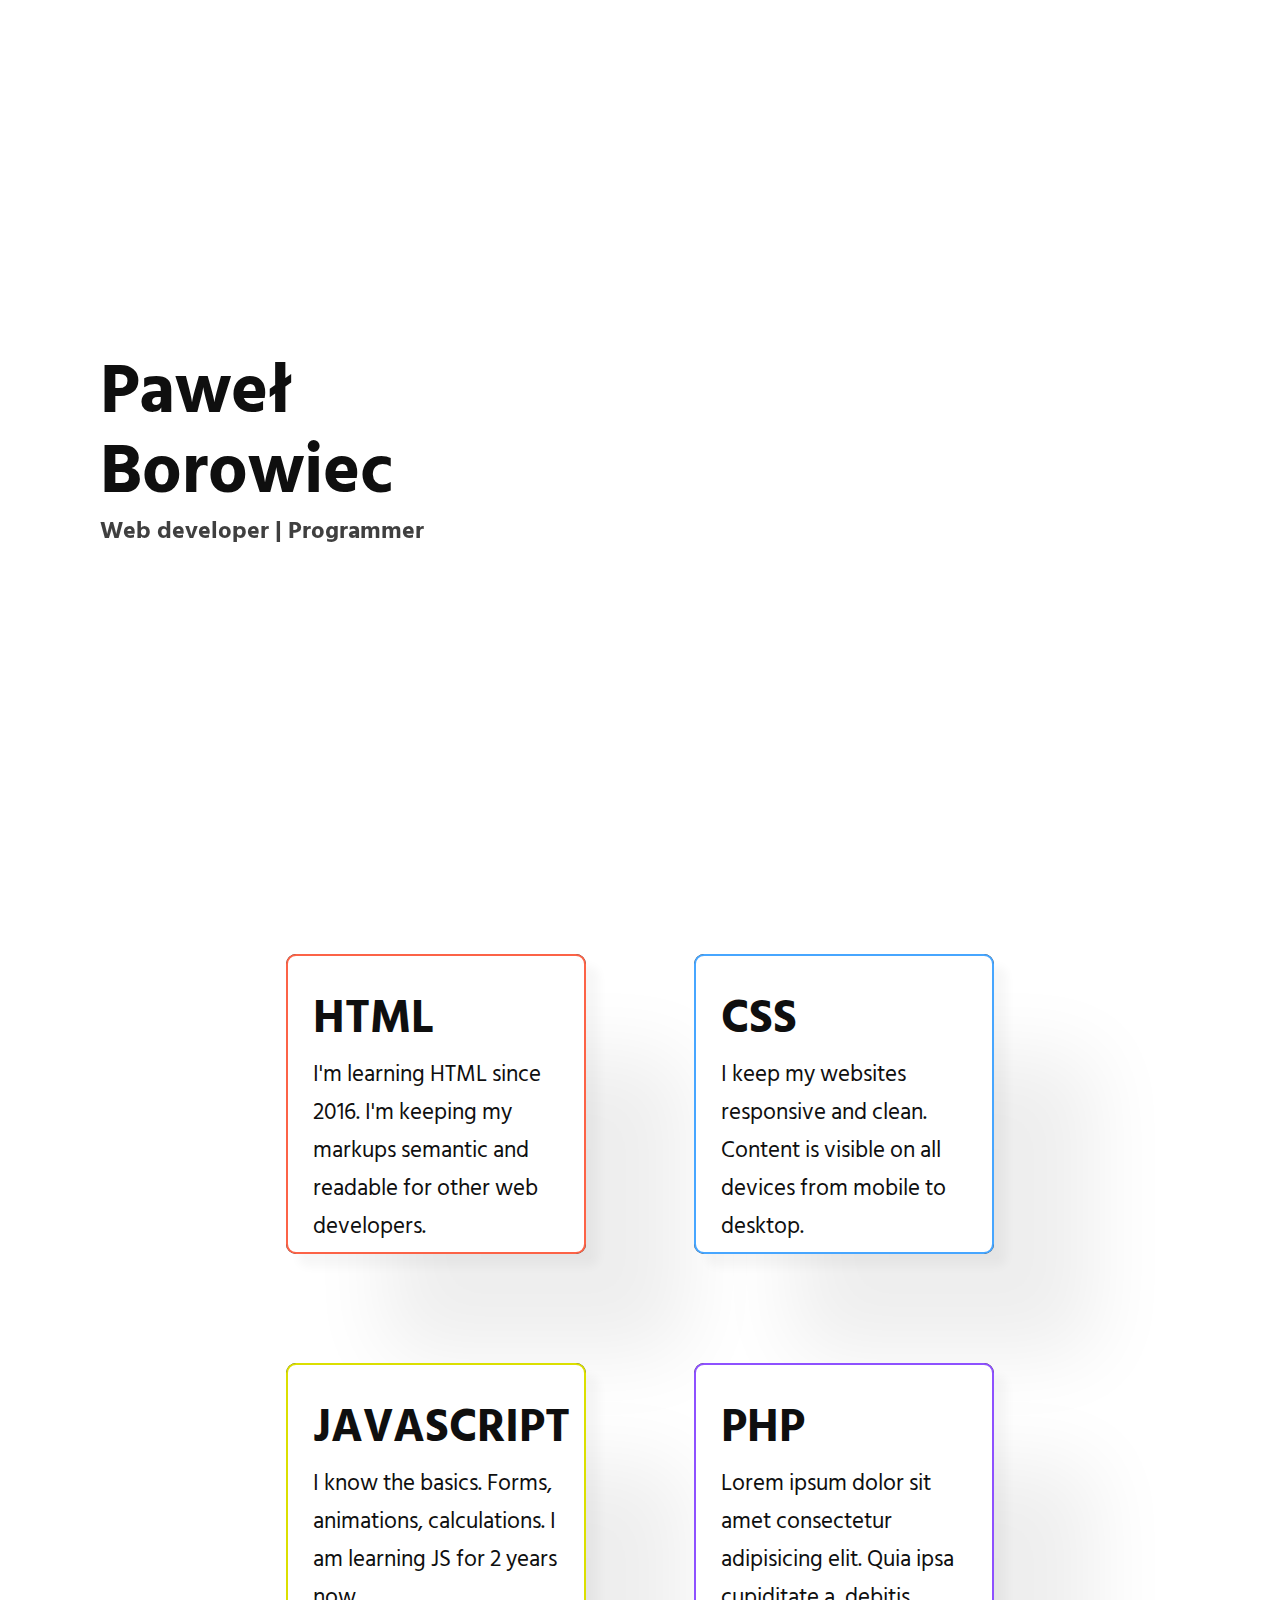
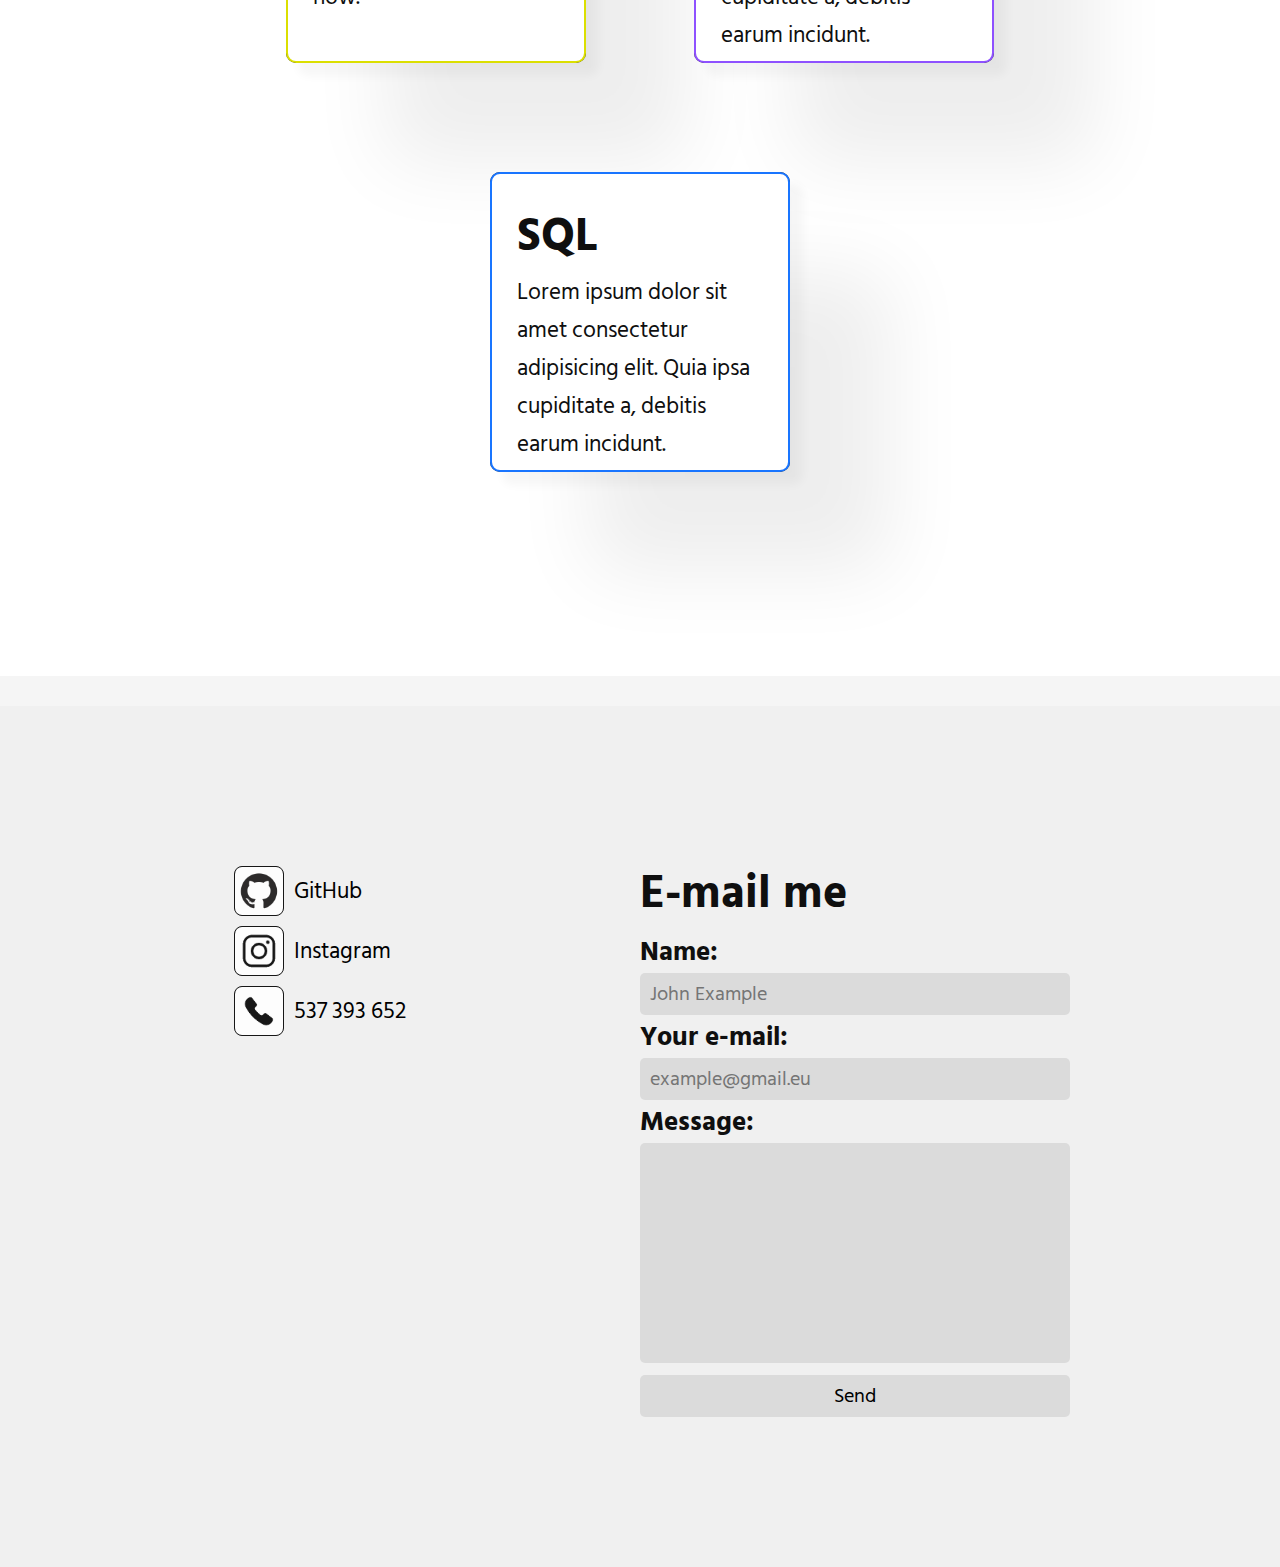
==== index.html @ a8c16579 "es" ====
<!DOCTYPE html>
<html lang="en">
<head>
    <link rel="preconnect" href="https://fonts.googleapis.com">
    <link rel="preconnect" href="https://fonts.gstatic.com" crossorigin>
    <link href="https://fonts.googleapis.com/css2?family=Hind+Siliguri:wght@300&display=swap" rel="stylesheet">
    <meta charset="UTF-8">
    <meta http-equiv="X-UA-Compatible" content="IE=edge">
    <meta name="viewport" content="width=device-width, initial-scale=1.0">
    <link rel="icon" type="image/x-icon" href="./library/favicon.png">
    <link rel="stylesheet" href="styles.css">
    <title>Paweł Borowiec</title>
</head>
<body>
    <section class="hero">
        <div class="inner-hero">
            <h1>Paweł<br>Borowiec</h1>
            <h2>Web developer | Programmer</h2>
        </div>
    </section>
    <div class="container">
        <section class="cards">
        <div class="card-wrapper">
            <div class="html-card">
                <h1>HTML</h1>
                <p>I'm learning HTML since 2016. I'm keeping my markups semantic and readable for other web developers.</p>
            </div>
        </div>

        <div class="card-wrapper">
            <div class="css-card">
                <h1>CSS</h1>
                <p>I keep my websites responsive and clean. Content is visible on all devices from mobile to desktop.</p>
            </div>
        </div>

        <div class="card-wrapper">
            <div class="js-card">
                <h1>JAVASCRIPT</h1>
                <p>I know the basics. Forms, animations, calculations. I am learning JS for 2 years now.</p>
            </div>
        </div>

        <div class="card-wrapper">
            <div class="php-card">
                <h1>PHP</h1>
                <p>Lorem ipsum dolor sit amet consectetur adipisicing elit. Quia ipsa cupiditate a, debitis earum incidunt.</p>
            </div>
        </div>

        <div class="card-wrapper">
            <div class="sql-card">
                <h1>SQL</h1>
                <p>Lorem ipsum dolor sit amet consectetur adipisicing elit. Quia ipsa cupiditate a, debitis earum incidunt.</p>
            </div>
        </div>

        </section>
        <footer>
            <section class="socials">
                <div class="inner-socials">
                    <div class="row"><img src="./library/github.png" alt="GitHub"><a href="https://github.com/PabloBerry44">GitHub</a></div>
                    <div class="row"><img src="./library/instagram.png" alt="Instagram"><a href="https://www.instagram.com/pabll062/">Instagram</a></div>
                    <div class="row"><img src="./library/phone.png" alt=""><a href="tel:537393652" id="contact_name">537 393 652</a></div>
                </div>
            </section>
            <form action="https://formsubmit.co/pawel.borowiec22@gmail.com" method="POST">
                <h1>E-mail me</h1>
                <input type="hidden" name="_captcha" value="false">
                <input type="hidden" name="_subject" value="New submission!">
                <h3>Name:</h3>
                <input class="input_text" type="text" name="Name" placeholder="John Example" required>
                <h3>Your e-mail:</h3>
                <input class="input_text" type="email" name="Email" placeholder="example@gmail.eu" required>
                <h3>Message:</h3>
                <textarea name="message" class="message" cols="30" rows="10"></textarea><br>
                <input class="submit" type="submit" value="Send">
                <input type="hidden" name="_next" value="https://pabloberry44.github.io/about-me/thanks.html">
            </form>
        </footer>
    </div>

</body>
<script src="script.js"></script>
</html>
---- styles.css ----
*{
    font-family: 'Hind Siliguri', sans-serif;
    box-sizing: border-box;
    padding: 0;
    margin: 0;
}
body{
    background: rgb(255, 255, 255);
    color: rgb(15, 15, 15);
}
::selection{
    background: rgb(182, 182, 182);
}
::-webkit-scrollbar{
    background-color: rgb(187, 187, 187);
    width: 10px;
}
::-webkit-scrollbar-track{
    border-radius: 10px;
}
::-webkit-scrollbar-thumb{
  background: rgb(88, 88, 88); 
  border-radius: 10px;
}
::-webkit-scrollbar-thumb:hover{
  background: rgb(145, 145, 145); 
}
.hero{
    align-items: center;
    padding-left: 10px;
    position: fixed;
    display: flex;
    height: 100vh;
    width: 100%;
}
.container{
    background: rgb(255, 255, 255);
    position: absolute;
    top: 100vh;
    width: 100%;
    z-index: 2;
}
.hero h1{
    line-height: 80px;
    font-size: 70px;
}
.hero h2{
    opacity: .8;
}
.cards{
    justify-content: center;
    flex-wrap: wrap;
    display: flex;
    margin: auto;
    width: 85%;
}
.card-wrapper{
    background: rgb(30, 30, 30);
    border-radius: 10px;
    height: 300px;
    width: 300px;
    margin: 5%;
}
.html-card, .css-card, .js-card, .php-card, .sql-card{
    box-shadow: 12.5px 12.5px 10px rgba(0, 0, 0, 0.035),
    100px 100px 80px rgba(0, 0, 0, 0.07);
    background: rgb(255, 255, 255);
    transition: 100ms;
    border-radius: 10px;
    font-size: 23px;
    display: block;
    padding: 25px;
    height: 300px;
    width: 300px;
}
.html-card:hover, .css-card:hover, .js-card:hover, .php-card:hover, .sql-card:hover{
    transform: translate(5px, -5px);
}
.html-card{
    border: 2px solid rgb(252, 99, 71);
}
.css-card{
    border: 2px solid rgb(71, 166, 255);
}
.js-card{
    border: 2px solid rgb(219, 223, 0);
}
.php-card{
    border: 2px solid rgb(142, 81, 255);
}
.sql-card{
    border: 2px solid rgb(25, 117, 255);
}
footer{
    border-top: 30px solid rgb(245, 245, 245);
    background: rgb(240, 240, 240);
    justify-content: center;
    padding: 50px 15px;
    margin-top: 150px;
    font-size: 23px;
    flex-wrap: wrap;
    display: flex;
}
form{
    width: 100%;
}
.socials{
    width: 100%;
    margin-bottom: 50px;
}
.row{
    align-items: center;
    transition: 200ms;
    margin-top: 10px;
    cursor: pointer;
    display: flex;
}
.row:hover{
    transform: translateX(2px);
}
.row img{
    border: 1px solid black;
    background: black;
    border-radius: 8px;
    width: 50px;
    opacity: .9;
}
.row a{
    text-decoration: none;
    margin-left: 10px;
    color: black;
}
form input, form textarea{
    background-color: rgb(219, 219, 219);
    border-radius: 5px;
    padding: 5px 10px;
    max-height: 220px;
    transition: 200ms;
    max-width: 430px;
    font-size: 20px;
    outline: none;
    border: none;
    resize: none;
    color: black;
    width: 100%;
}
.submit:hover{
    background: rgb(172, 172, 172);
    cursor: pointer;
}
@media (prefers-color-scheme: dark) 
{
    body{
        background-color: rgb(30, 30, 30);
        color: rgb(225, 225, 225);
    }
    .container{
        background-color: rgb(30, 30, 30);
    }
    ::selection{
        background: rgb(102, 102, 102);
    }
    ::-webkit-scrollbar{
        background-color: rgb(0, 0, 0);
        width: 10px;
    }
    ::-webkit-scrollbar-track{
        border-radius: 10px;
    }
    ::-webkit-scrollbar-thumb{
      background: rgb(88, 88, 88); 
      border-radius: 10px;
    }
    ::-webkit-scrollbar-thumb:hover{
      background: rgb(68, 68, 68); 
    }
    form input, form textarea{
        background: rgb(29, 29, 29);
        color: rgb(225, 225, 225);
    }
    footer{
        border-top: 30px solid rgb(17, 17, 17);
        background: rgb(0, 0, 0);
    }
    .card-wrapper{
        background: rgb(225, 225, 225);;
    }
    .html-card, .css-card, .js-card, .php-card, .sql-card{
        background-color: rgb(30, 30, 30);
    }
    .html-card:-moz-drag-over{
        transform: translateX(10px);
    }
    .submit:hover{
        background: rgb(59, 59, 59);
    }
    .row a{
        color: rgb(225, 225, 225);
    }
}
@media only screen and (min-width:900px)
{
    .hero{
        padding-left: 100px;
    }
    form input, form textarea{
        width: 90%;
    }
    form{
        width: 50%;
    }
    .socials{
        justify-content: center;
        display: flex;
        width: 50%;
    }
    footer{
        padding: 150px 0px;
    }
}
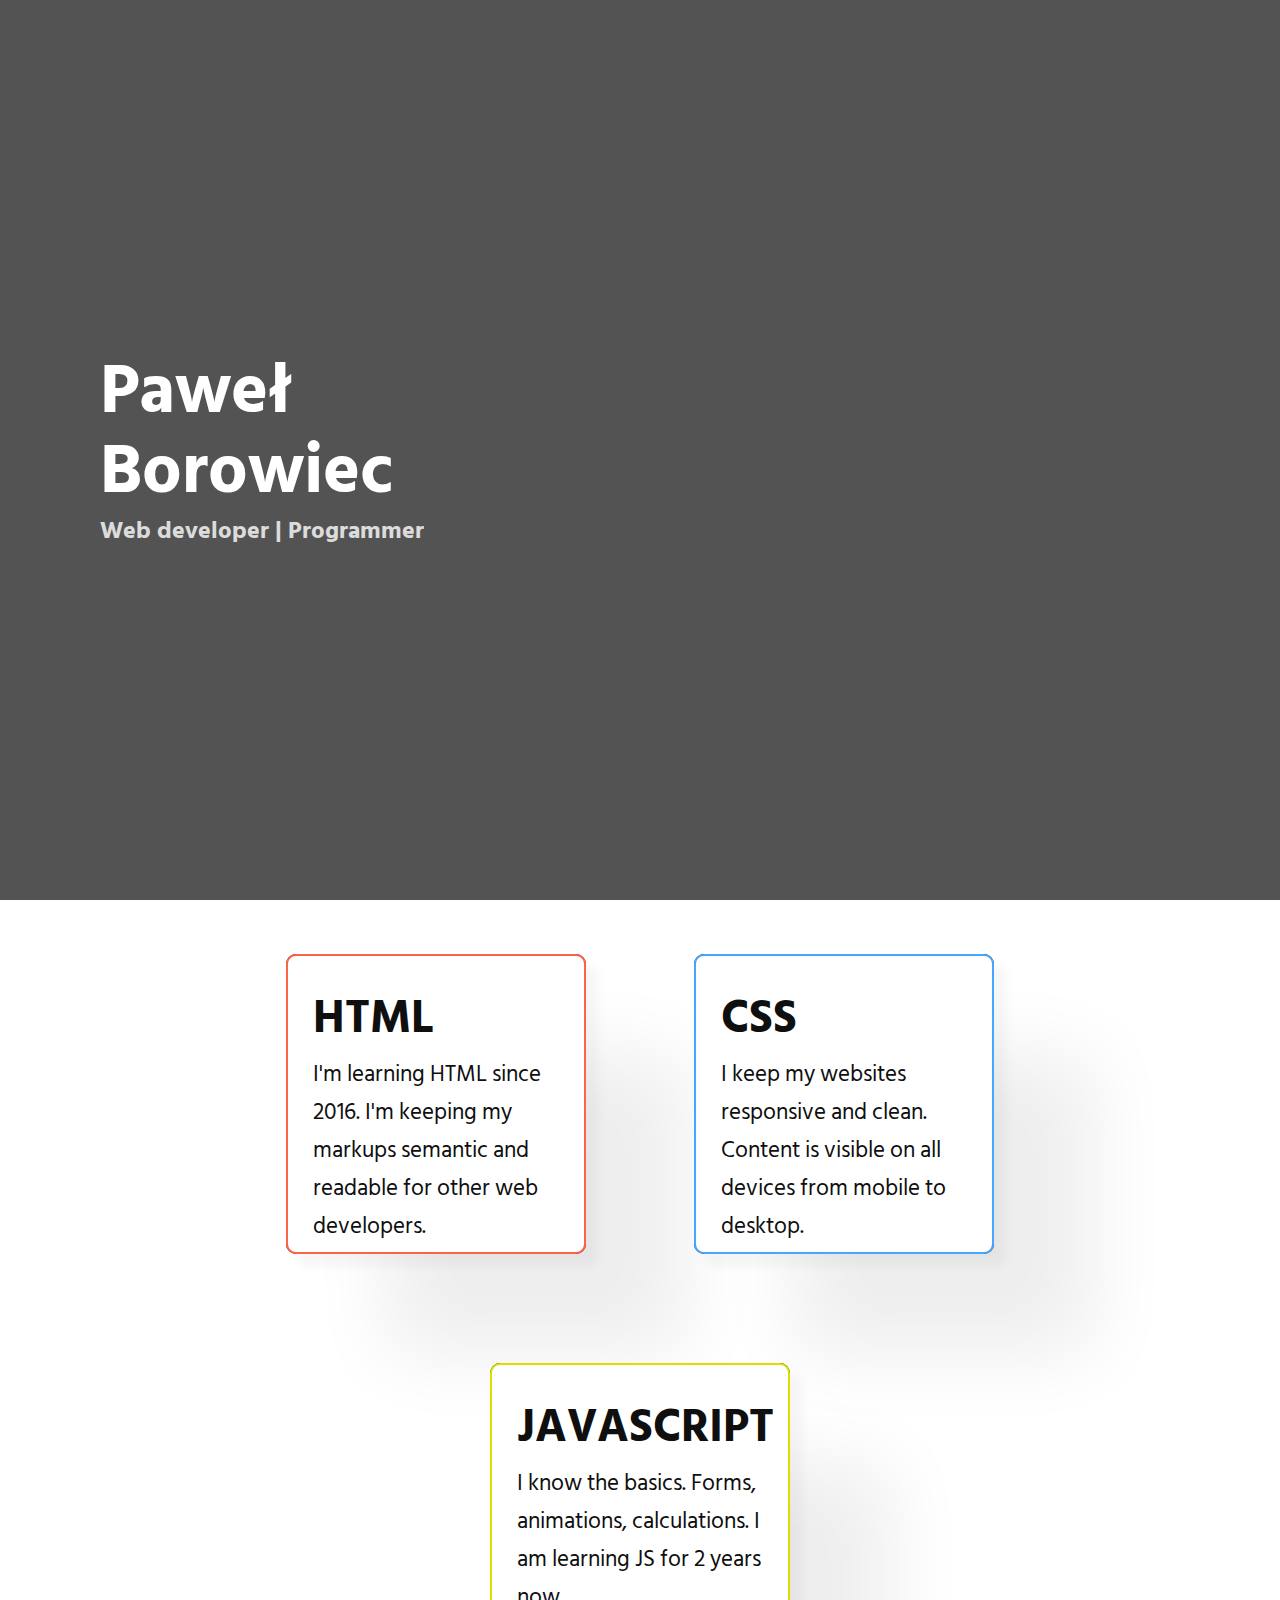
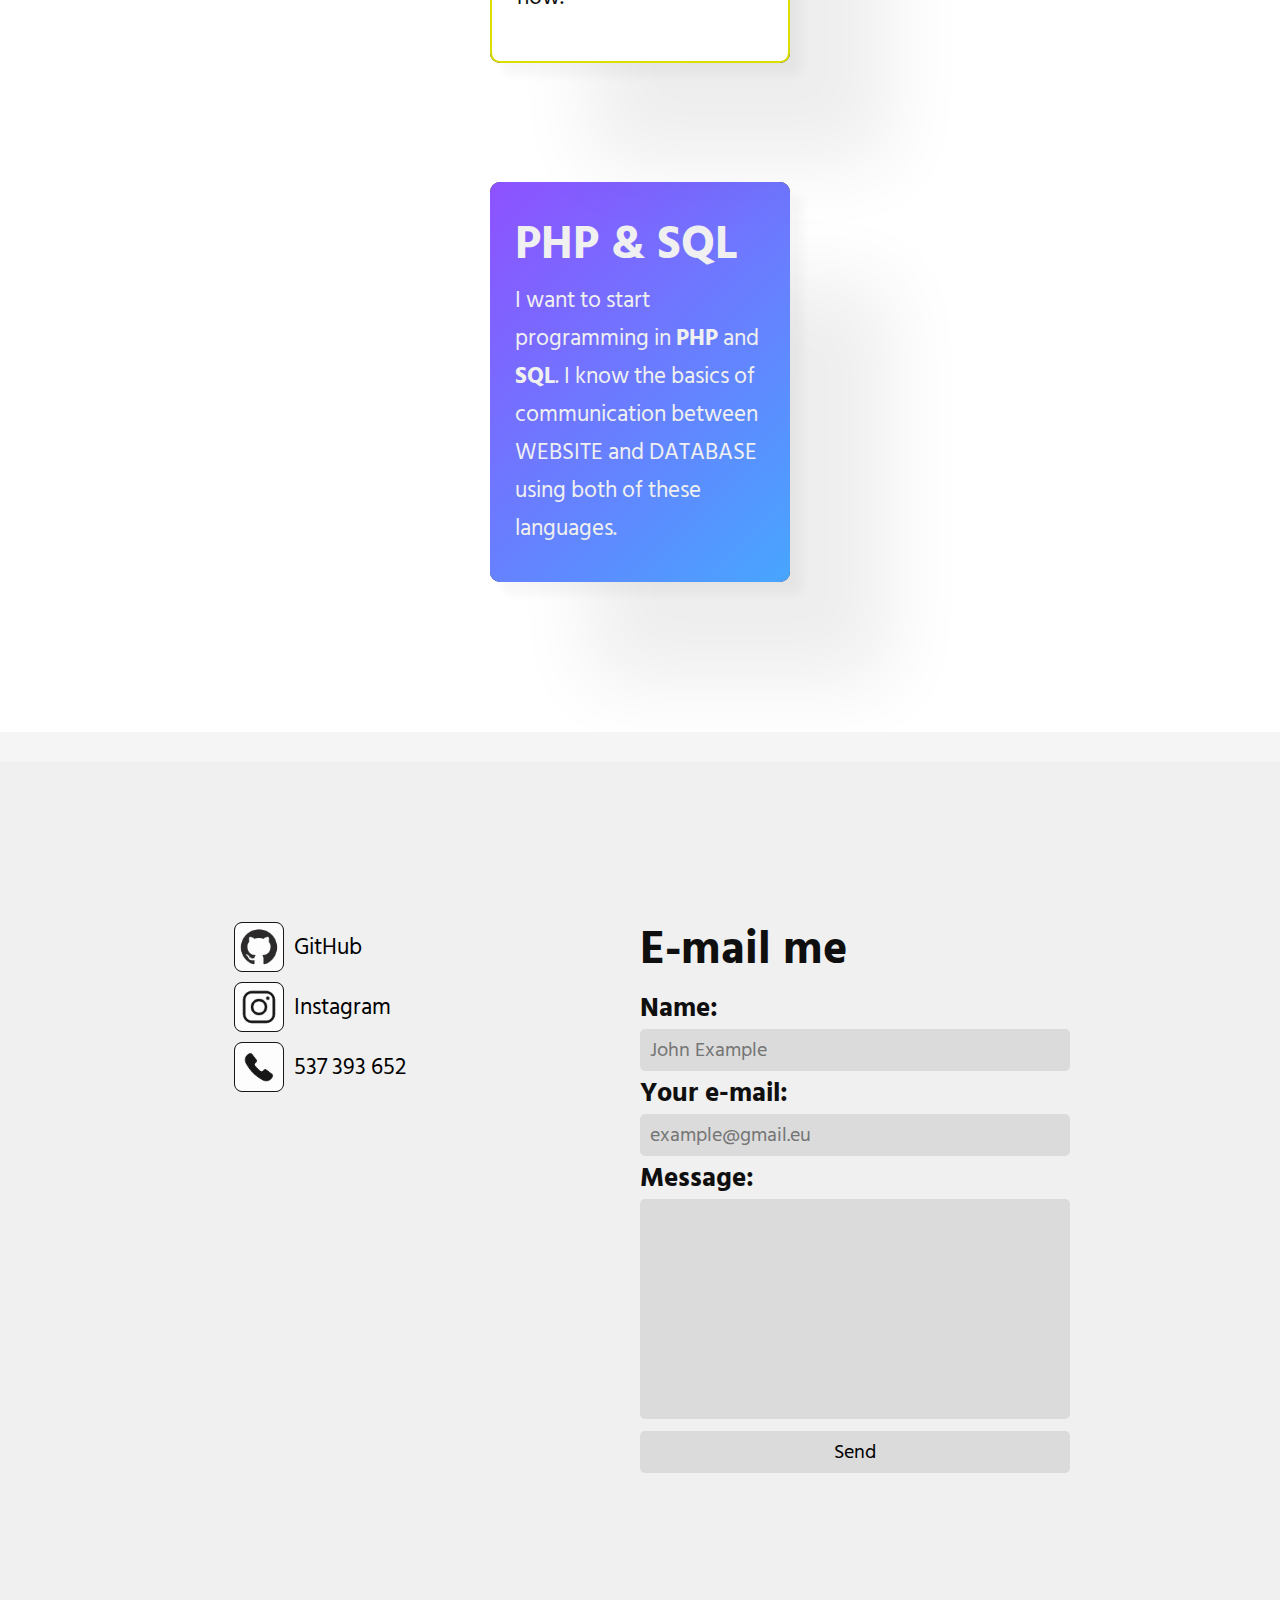
==== commit bfde79cf: "image and transition" ====
--- a/index.html
+++ b/index.html
@@ -10,6 +10,13 @@
     <link rel="icon" type="image/x-icon" href="./library/favicon.png">
     <link rel="stylesheet" href="styles.css">
     <title>Paweł Borowiec</title>
+    <noscript>
+        <style>
+            .inner-hero{
+                transform: none;
+            }
+        </style>
+    </noscript>
 </head>
 <body>
     <section class="hero">
@@ -17,45 +24,37 @@
             <h1>Paweł<br>Borowiec</h1>
             <h2>Web developer | Programmer</h2>
         </div>
+        <div class="image">
+            <div class="inner-image"></div>
+        </div>
     </section>
     <div class="container">
         <section class="cards">
-        <div class="card-wrapper">
-            <div class="html-card">
-                <h1>HTML</h1>
-                <p>I'm learning HTML since 2016. I'm keeping my markups semantic and readable for other web developers.</p>
+            <div class="card-wrapper">
+                <div class="html-card card">
+                    <h1>HTML</h1>
+                    <p>I'm learning HTML since 2016. I'm keeping my markups semantic and readable for other web developers.</p>
+                </div>
+            </div>
+            <div class="card-wrapper">
+                <div class="css-card card">
+                    <h1>CSS</h1>
+                    <p>I keep my websites responsive and clean. Content is visible on all devices from mobile to desktop.</p>
+                </div>
+            </div>
+            <div class="card-wrapper">
+                <div class="js-card card">
+                    <h1>JAVASCRIPT</h1>
+                    <p>I know the basics. Forms, animations, calculations. I am learning JS for 2 years now.</p>
+                </div>
+            </div>
+        </section>
+        <div class="php card-wrapper">
+            <div class="php-card card">
+                <h1>PHP & SQL</h1>
+                <p>I want to start programming in <b>PHP</b> and <b>SQL</b>. I know the basics of communication between WEBSITE and DATABASE using both of these languages.</p>
             </div>
         </div>
-
-        <div class="card-wrapper">
-            <div class="css-card">
-                <h1>CSS</h1>
-                <p>I keep my websites responsive and clean. Content is visible on all devices from mobile to desktop.</p>
-            </div>
-        </div>
-
-        <div class="card-wrapper">
-            <div class="js-card">
-                <h1>JAVASCRIPT</h1>
-                <p>I know the basics. Forms, animations, calculations. I am learning JS for 2 years now.</p>
-            </div>
-        </div>
-
-        <div class="card-wrapper">
-            <div class="php-card">
-                <h1>PHP</h1>
-                <p>Lorem ipsum dolor sit amet consectetur adipisicing elit. Quia ipsa cupiditate a, debitis earum incidunt.</p>
-            </div>
-        </div>
-
-        <div class="card-wrapper">
-            <div class="sql-card">
-                <h1>SQL</h1>
-                <p>Lorem ipsum dolor sit amet consectetur adipisicing elit. Quia ipsa cupiditate a, debitis earum incidunt.</p>
-            </div>
-        </div>
-
-        </section>
         <footer>
             <section class="socials">
                 <div class="inner-socials">
--- a/styles.css
+++ b/styles.css
@@ -30,8 +30,30 @@
     padding-left: 10px;
     position: fixed;
     display: flex;
+    flex-wrap: wrap;
     height: 100vh;
     width: 100%;
+    color: rgb(255, 255, 255);
+    justify-content: space-between;
+    background-color: rgb(83, 83, 83);
+}
+.inner-hero{
+    transform: translateX(-100vw);
+    transition: 1s ease-in-out;
+}
+.image{
+    width: 50%;
+    height: 100vh;
+    display: flex;
+    align-items: center;
+    justify-content: center;
+}
+.inner-image{
+    width: 600px;
+    height: 600px;
+    background-image: url(./library/responisve.png);
+    background-size: cover;
+    background-color: rgb(83, 83, 83);
 }
 .container{
     background: rgb(255, 255, 255);
@@ -73,7 +95,7 @@
     height: 300px;
     width: 300px;
 }
-.html-card:hover, .css-card:hover, .js-card:hover, .php-card:hover, .sql-card:hover{
+.card-move{
     transform: translate(5px, -5px);
 }
 .html-card{
@@ -86,11 +108,18 @@
     border: 2px solid rgb(219, 223, 0);
 }
 .php-card{
-    border: 2px solid rgb(142, 81, 255);
-}
-.sql-card{
-    border: 2px solid rgb(25, 117, 255);
-}
+    background: rgb(142,81,255);
+    background: linear-gradient(135deg, rgba(142,81,255,1) 0%, rgba(71,166,255,1) 100%);
+    height: 400px;
+}
+.php{
+    margin: auto;
+    width: min-content;
+    height: inherit;
+    color: rgb(240, 240, 240);
+    margin-top: 5%;
+}
+
 footer{
     border-top: 30px solid rgb(245, 245, 245);
     background: rgb(240, 240, 240);
@@ -188,9 +217,6 @@
     .html-card, .css-card, .js-card, .php-card, .sql-card{
         background-color: rgb(30, 30, 30);
     }
-    .html-card:-moz-drag-over{
-        transform: translateX(10px);
-    }
     .submit:hover{
         background: rgb(59, 59, 59);
     }
@@ -217,4 +243,9 @@
     footer{
         padding: 150px 0px;
     }
+}
+@media only screen and (max-width:1300px){
+    .image{
+        display: none;
+    }
 }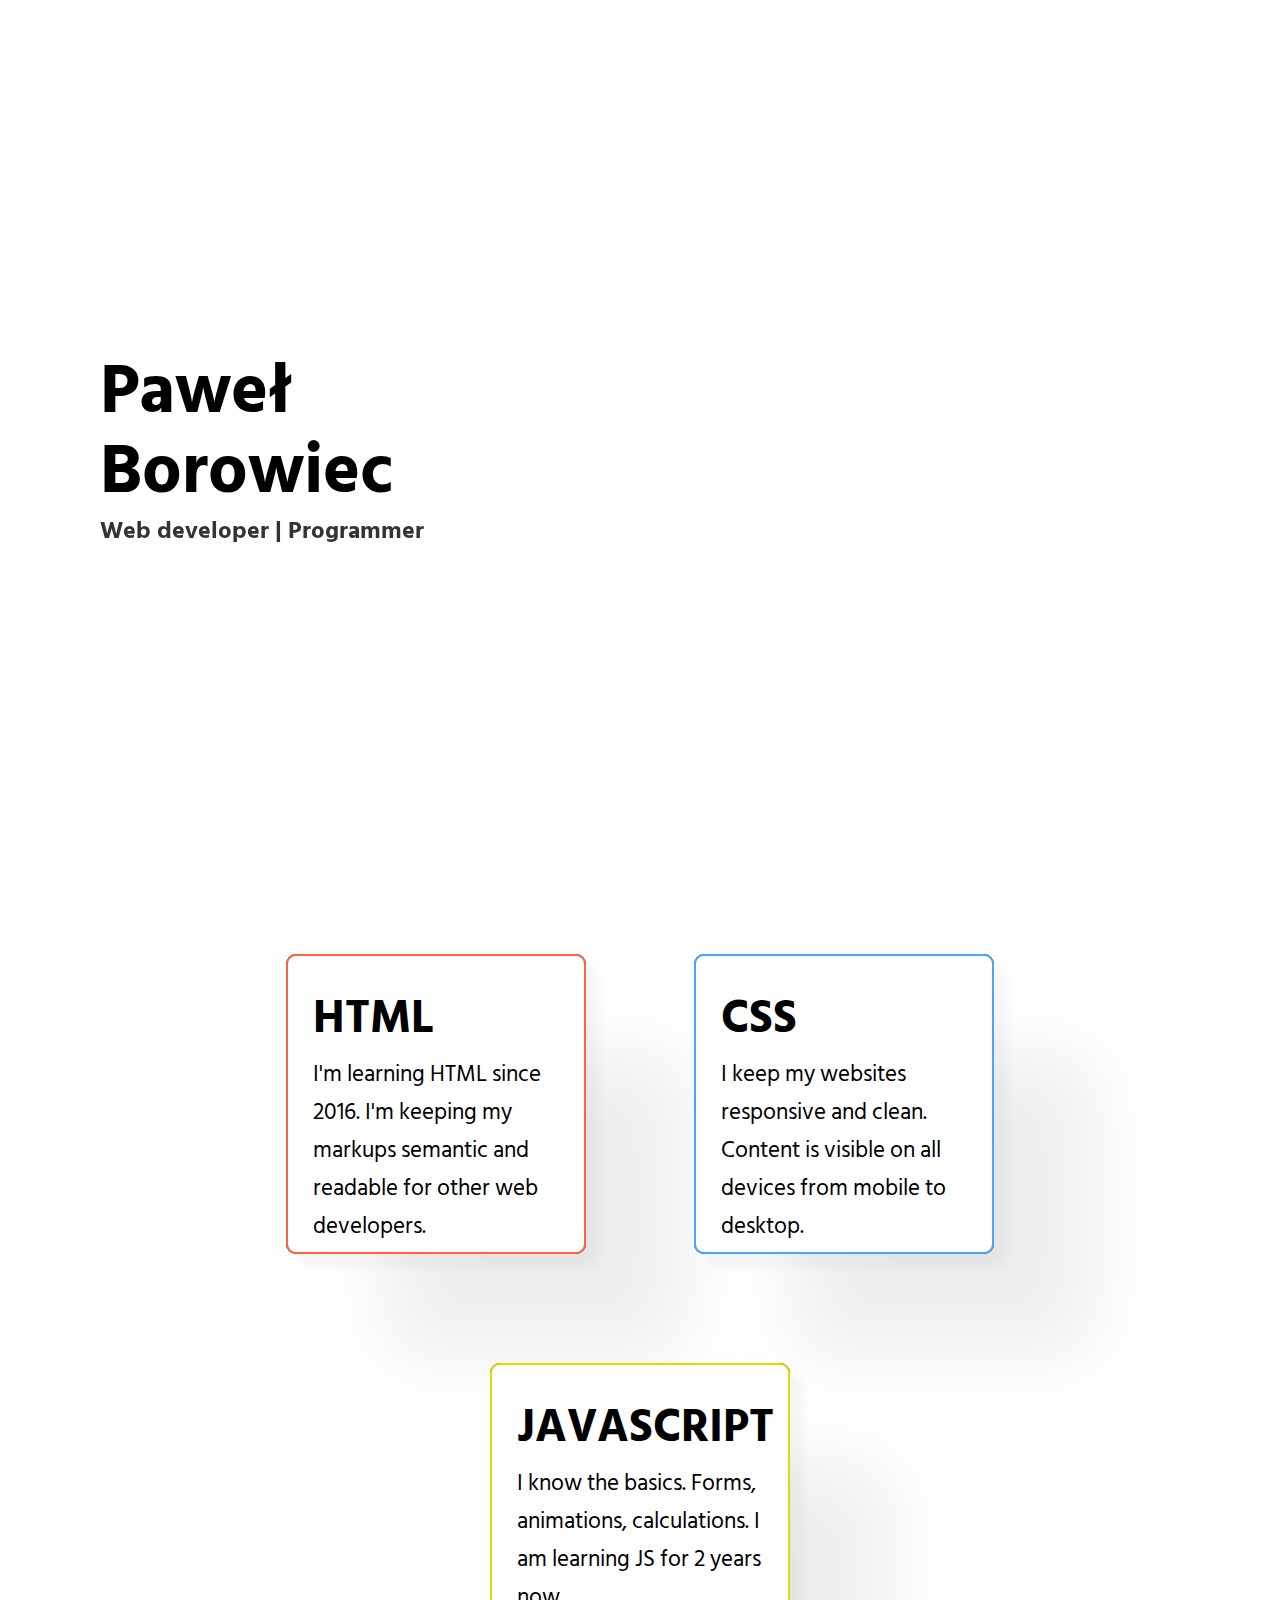
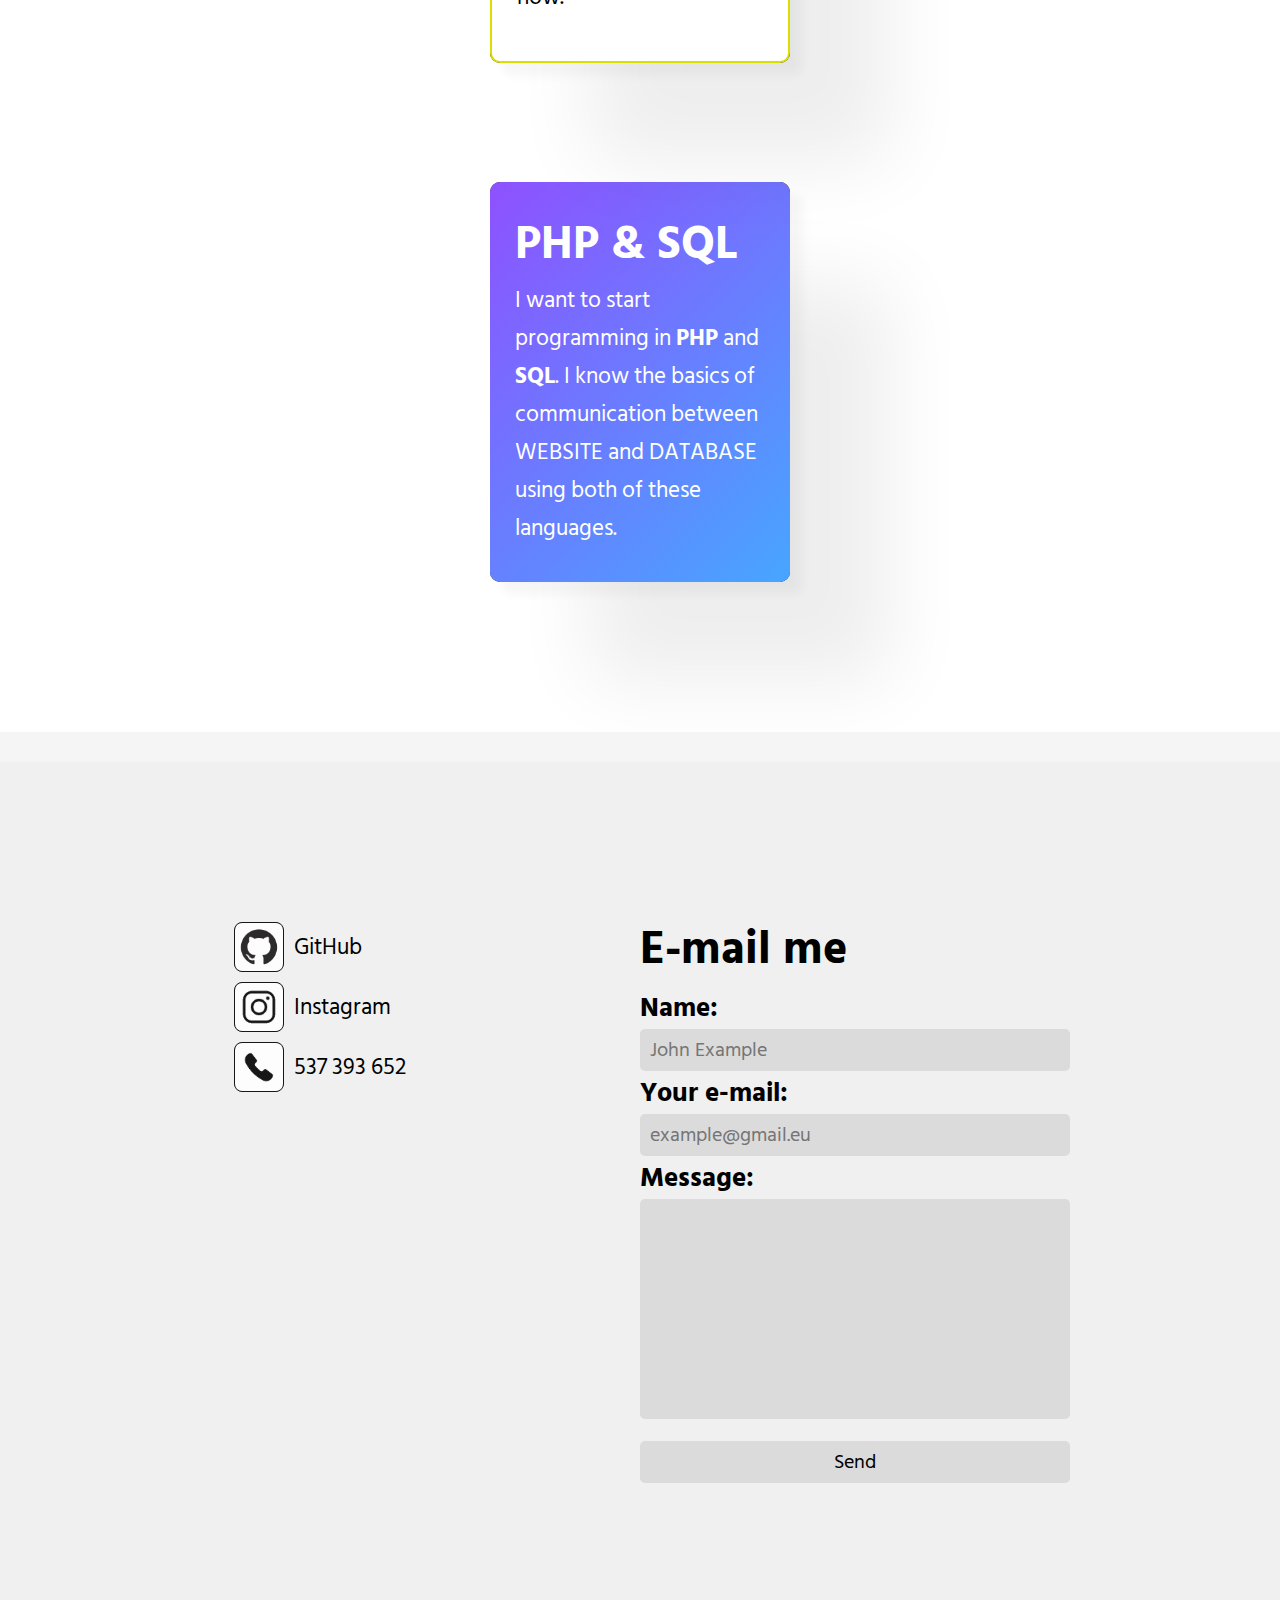
==== commit d94ccfa6: "animation" ====
--- a/index.html
+++ b/index.html
@@ -24,11 +24,17 @@
             <h1>Paweł<br>Borowiec</h1>
             <h2>Web developer | Programmer</h2>
         </div>
-        <div class="image">
-            <div class="inner-image"></div>
-        </div>
+        <section class="hero-animation">
+            <div class="animation">
+                <a href="#container"></a>
+                <div class="quarter"><div class="one"></div></div>
+                <div class="quarter"><div class="two"></div></div>
+                <div class="quarter"><div class="three"></div></div>
+                <div class="quarter"><div class="four"></div></div>
+            </div>
+        </section>
     </section>
-    <div class="container">
+    <div class="container" id="container">
         <section class="cards">
             <div class="card-wrapper">
                 <div class="html-card card">
--- a/styles.css
+++ b/styles.css
@@ -1,3 +1,43 @@
+:root{
+    --dark-text: rgb(0, 0 ,0);
+    --light-text: rgb(230, 230, 230);
+
+    --dark-bg-hero: rgb(40, 40, 40);
+    --dark-bg-container: rgb(30, 30, 30);
+    --dark-bg-footer: rgb(0, 0, 0);
+
+    --light-bg-hero-container: rgb(255, 255, 255);
+    --light-bg-footer: rgb(240, 240, 240);
+}
+
+@keyframes one{
+    0% {transform: none}
+    25% {transform: translate(300px, 0px);}
+    50% {transform: translate(300px, 300px);}
+    75% {transform: translate(0px, 300px);}
+    100% {transform: none}
+}
+@keyframes two{
+    0% {transform: none}
+    25% {transform: translate(0px, 300px);}
+    50% {transform: translate(-300px, 300px);}
+    75% {transform: translate(-300px, 0px);}
+    100% {transform: none}
+}
+@keyframes three{
+    0% {transform: none}
+    25% {transform: translate(0px, -300px);}
+    50% {transform: translate(300px, -300px);}
+    75% {transform: translate(300px, 0px);}
+    100% {transform: none}
+}
+@keyframes four{
+    0% {transform: translate(0px);}
+    25% {transform: translate(-300px, 0px);}
+    50% {transform: translate(-300px, -300px);}
+    75% {transform: translate(0px, -300px);}
+    100% {transform: none}
+}
 *{
     font-family: 'Hind Siliguri', sans-serif;
     box-sizing: border-box;
@@ -5,14 +45,17 @@
     margin: 0;
 }
 body{
-    background: rgb(255, 255, 255);
-    color: rgb(15, 15, 15);
+    background: var(--light-bg-hero-container);
+    color: var(--dark-text);
+}
+html{
+    scroll-behavior: smooth;
 }
 ::selection{
     background: rgb(182, 182, 182);
 }
 ::-webkit-scrollbar{
-    background-color: rgb(187, 187, 187);
+    background: rgb(187, 187, 187);
     width: 10px;
 }
 ::-webkit-scrollbar-track{
@@ -33,30 +76,72 @@
     flex-wrap: wrap;
     height: 100vh;
     width: 100%;
-    color: rgb(255, 255, 255);
     justify-content: space-between;
-    background-color: rgb(83, 83, 83);
 }
 .inner-hero{
     transform: translateX(-100vw);
     transition: 1s ease-in-out;
 }
-.image{
+.hero-animation{
     width: 50%;
     height: 100vh;
     display: flex;
     align-items: center;
     justify-content: center;
 }
-.inner-image{
+.animation{
     width: 600px;
     height: 600px;
-    background-image: url(./library/responisve.png);
-    background-size: cover;
-    background-color: rgb(83, 83, 83);
+    display: flex;
+    flex-wrap: wrap;
+}
+.animation a{
+    position: absolute;
+    width: 600px;
+    height: 600px;
+    z-index: 2;
+}
+.quarter{
+    width: 50%;
+    height: 50%;
+    display: flex;
+    align-items: center;
+    justify-content: center;
+    transition: 1s;
+}
+.one{
+    background: rgb(255,81,81);
+    background: linear-gradient(135deg, rgba(255,81,81,1) 0%, rgba(255,136,57,1) 100%);
+    animation: one 20s infinite ease-in-out;
+}
+.two{
+    background: rgb(81,166,255);
+    background: linear-gradient(135deg, rgba(81,166,255,1) 0%, rgba(20,84,255,1) 100%);
+    animation: two 20s infinite ease-in-out;
+}
+.three{
+    background: rgb(251,255,81);
+    background: linear-gradient(135deg, rgba(251,255,81,1) 0%, rgba(255,181,20,1) 100%);
+    animation: three 20s infinite ease-in-out;
+}
+.four{
+    background: rgb(203,81,255);
+    background: linear-gradient(135deg, rgba(203,81,255,1) 0%, rgba(20,143,255,1) 100%);
+    animation: four 20s infinite ease-in-out;
+}
+.one, .two, .three, .four{
+    width: 150px;
+    height: 150px;
+    border-radius: 20px;
+    box-shadow:
+    0px 0px 3.6px rgba(0, 0, 0, 0.045),
+    0px 0px 10px rgba(0, 0, 0, 0.065),
+    0px 0px 24.1px rgba(0, 0, 0, 0.085),
+    0px 0px 80px rgba(0, 0, 0, 0.13)
+  ;
 }
 .container{
-    background: rgb(255, 255, 255);
+    background: var(--light-bg-hero-container);
     position: absolute;
     top: 100vh;
     width: 100%;
@@ -77,7 +162,7 @@
     width: 85%;
 }
 .card-wrapper{
-    background: rgb(30, 30, 30);
+    background: var(--dark-bg-container);
     border-radius: 10px;
     height: 300px;
     width: 300px;
@@ -86,7 +171,7 @@
 .html-card, .css-card, .js-card, .php-card, .sql-card{
     box-shadow: 12.5px 12.5px 10px rgba(0, 0, 0, 0.035),
     100px 100px 80px rgba(0, 0, 0, 0.07);
-    background: rgb(255, 255, 255);
+    background: var(--light-bg-hero-container);
     transition: 100ms;
     border-radius: 10px;
     font-size: 23px;
@@ -111,18 +196,19 @@
     background: rgb(142,81,255);
     background: linear-gradient(135deg, rgba(142,81,255,1) 0%, rgba(71,166,255,1) 100%);
     height: 400px;
+    color: white;
 }
 .php{
     margin: auto;
     width: min-content;
     height: inherit;
-    color: rgb(240, 240, 240);
+    color: var(--light-text);
     margin-top: 5%;
 }
 
 footer{
     border-top: 30px solid rgb(245, 245, 245);
-    background: rgb(240, 240, 240);
+    background: var(--light-bg-footer);
     justify-content: center;
     padding: 50px 15px;
     margin-top: 150px;
@@ -148,8 +234,8 @@
     transform: translateX(2px);
 }
 .row img{
-    border: 1px solid black;
-    background: black;
+    border: 1px solid var(--dark-bg-footer);
+    background: var(--dark-bg-footer);
     border-radius: 8px;
     width: 50px;
     opacity: .9;
@@ -157,10 +243,10 @@
 .row a{
     text-decoration: none;
     margin-left: 10px;
-    color: black;
+    color: var(--dark-text);
 }
 form input, form textarea{
-    background-color: rgb(219, 219, 219);
+    background: rgb(219, 219, 219);
     border-radius: 5px;
     padding: 5px 10px;
     max-height: 220px;
@@ -170,8 +256,11 @@
     outline: none;
     border: none;
     resize: none;
-    color: black;
-    width: 100%;
+    color: var(--dark-text);
+    width: 100%;
+}
+.submit{
+    margin-top: 10px;
 }
 .submit:hover{
     background: rgb(172, 172, 172);
@@ -180,17 +269,23 @@
 @media (prefers-color-scheme: dark) 
 {
     body{
-        background-color: rgb(30, 30, 30);
-        color: rgb(225, 225, 225);
+        background: var(--dark-bg-hero);
+        color: var(--light-text);
+    }
+    .hero{
+        background: var(--dark-bg-hero);
+    }
+    .inner-hero{
+        color: var(--light-text);
     }
     .container{
-        background-color: rgb(30, 30, 30);
+        background: var(--dark-bg-container);
     }
     ::selection{
         background: rgb(102, 102, 102);
     }
     ::-webkit-scrollbar{
-        background-color: rgb(0, 0, 0);
+        background: rgb(0, 0, 0);
         width: 10px;
     }
     ::-webkit-scrollbar-track{
@@ -204,24 +299,29 @@
       background: rgb(68, 68, 68); 
     }
     form input, form textarea{
-        background: rgb(29, 29, 29);
-        color: rgb(225, 225, 225);
+        background: var(--dark-bg-container);
+        color: var(--light-text);
     }
     footer{
         border-top: 30px solid rgb(17, 17, 17);
-        background: rgb(0, 0, 0);
+        background: var(--dark-bg-footer);
     }
     .card-wrapper{
-        background: rgb(225, 225, 225);;
+        background: var(--light-bg-hero-container)
     }
     .html-card, .css-card, .js-card, .php-card, .sql-card{
-        background-color: rgb(30, 30, 30);
+        background: rgb(30, 30, 30);
     }
     .submit:hover{
         background: rgb(59, 59, 59);
     }
     .row a{
-        color: rgb(225, 225, 225);
+        color: var(--light-text);
+    }
+    .php-card{
+        background: rgb(142,81,255);
+        background: linear-gradient(135deg, rgba(142,81,255,1) 0%, rgba(71,166,255,1) 100%);
+        height: 400px;
     }
 }
 @media only screen and (min-width:900px)
@@ -244,8 +344,9 @@
         padding: 150px 0px;
     }
 }
-@media only screen and (max-width:1300px){
-    .image{
+@media only screen and (max-width:1300px)
+{
+    .animation{
         display: none;
     }
-}+}
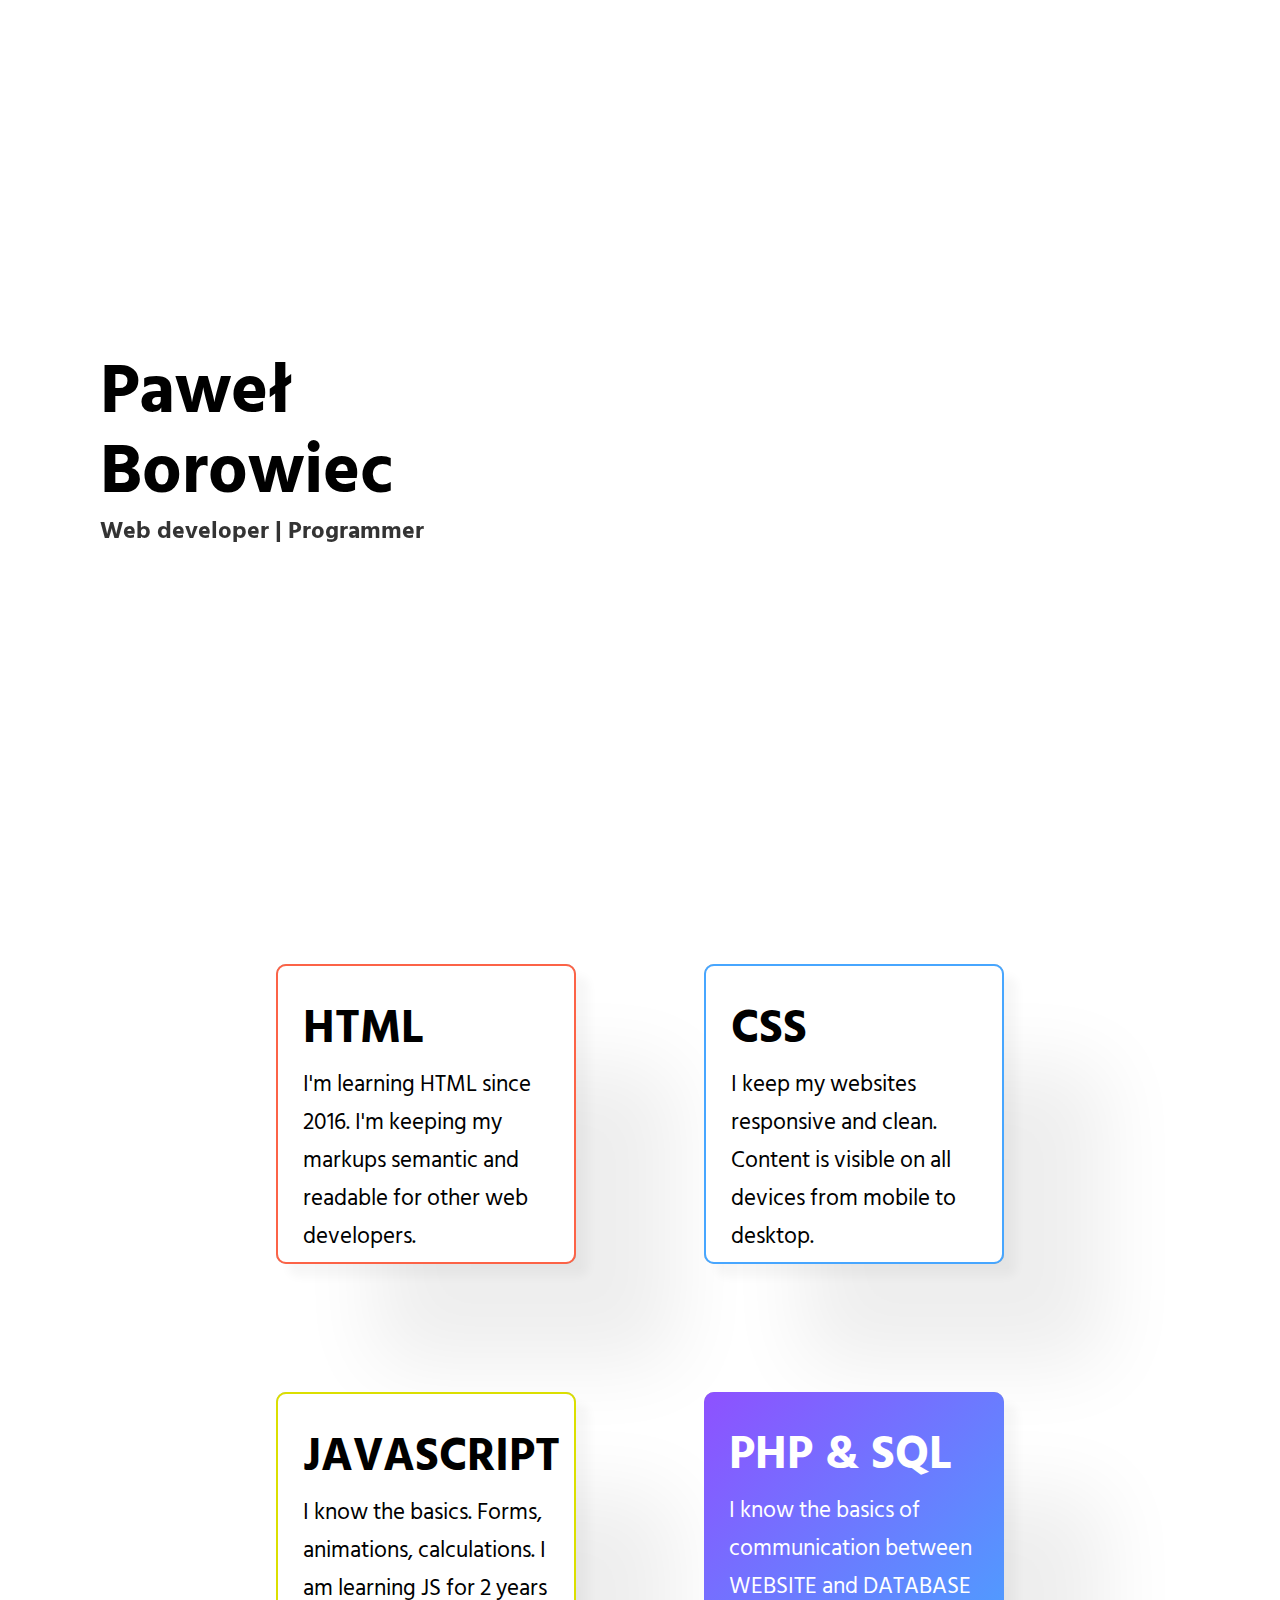
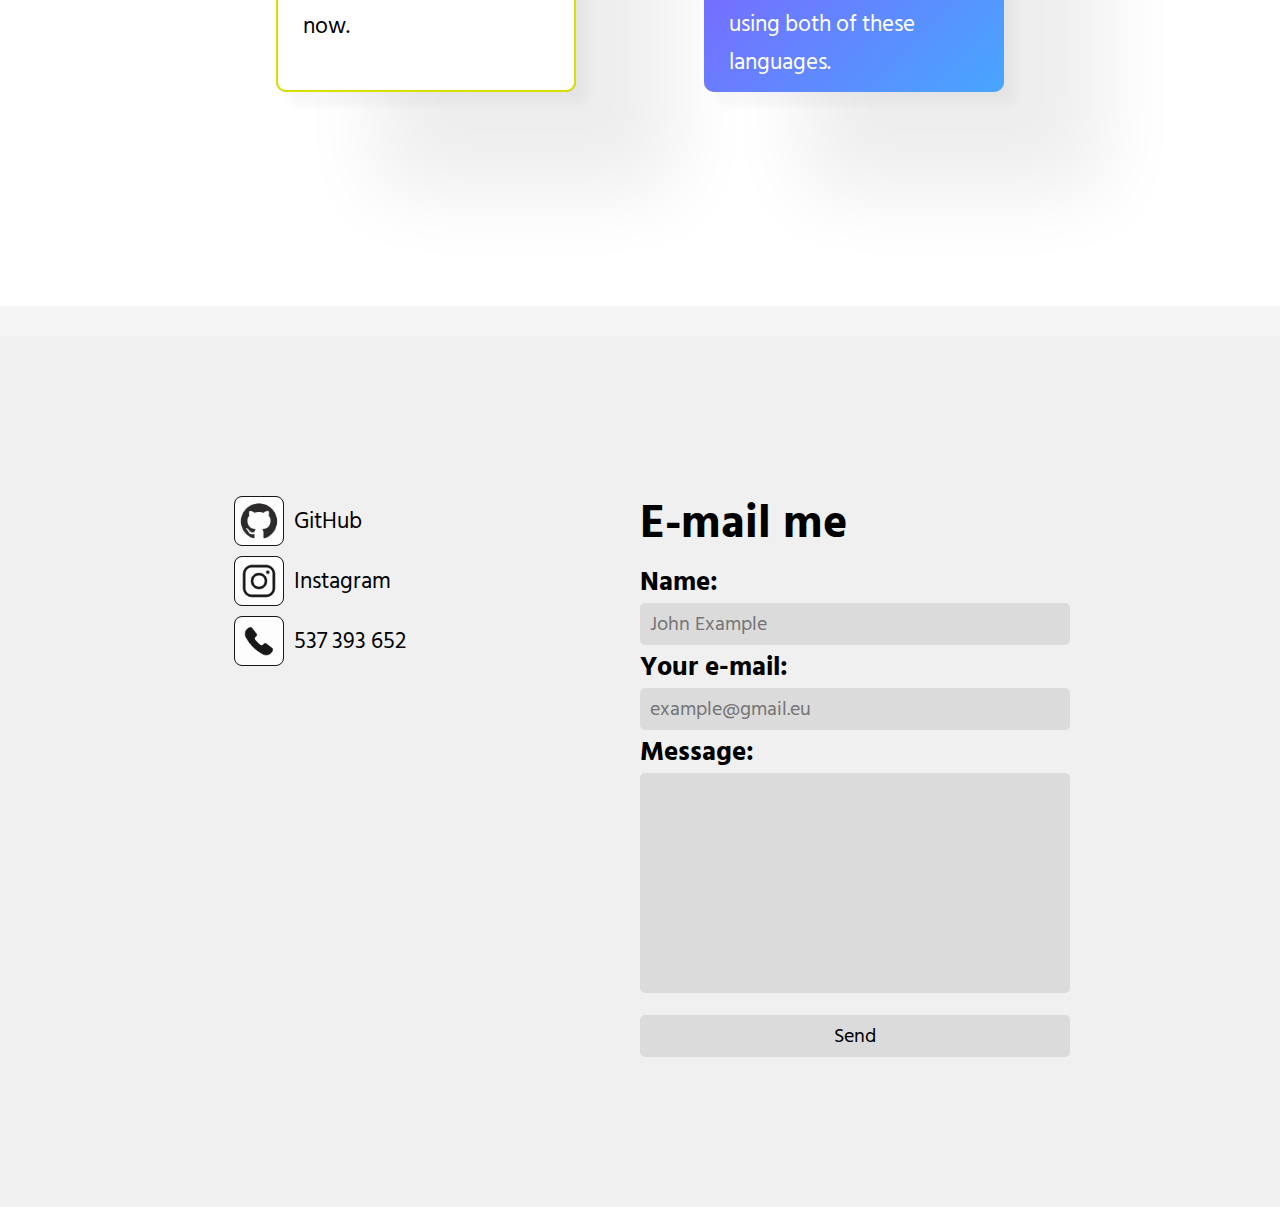
==== commit 3f08d7dd: "little touches" ====
--- a/index.html
+++ b/index.html
@@ -21,8 +21,10 @@
 <body>
     <section class="hero">
         <div class="inner-hero">
-            <h1>Paweł<br>Borowiec</h1>
-            <h2>Web developer | Programmer</h2>
+            <div class="inner-hero-content">
+                <h1>Paweł<br>Borowiec</h1>
+                <h2>Web developer | Programmer</h2>
+            </div>
         </div>
         <section class="hero-animation">
             <div class="animation">
@@ -54,13 +56,14 @@
                     <p>I know the basics. Forms, animations, calculations. I am learning JS for 2 years now.</p>
                 </div>
             </div>
+            <div class="card-wrapper">
+                <div class="php-card card">
+                    <h1>PHP & SQL</h1>
+                    <p>I know the basics of communication between WEBSITE and DATABASE using both of these languages.</p>
+                </div>
+            </div>
         </section>
-        <div class="php card-wrapper">
-            <div class="php-card card">
-                <h1>PHP & SQL</h1>
-                <p>I want to start programming in <b>PHP</b> and <b>SQL</b>. I know the basics of communication between WEBSITE and DATABASE using both of these languages.</p>
-            </div>
-        </div>
+
         <footer>
             <section class="socials">
                 <div class="inner-socials">
--- a/styles.css
+++ b/styles.css
@@ -79,8 +79,10 @@
     justify-content: space-between;
 }
 .inner-hero{
-    transform: translateX(-100vw);
-    transition: 1s ease-in-out;
+    width: 100%;
+    height: 100%;
+    display: flex;
+    align-items: center;
 }
 .hero-animation{
     width: 50%;
@@ -159,10 +161,10 @@
     flex-wrap: wrap;
     display: flex;
     margin: auto;
-    width: 85%;
+    width: 100%;
 }
 .card-wrapper{
-    background: var(--dark-bg-container);
+    background: rgb(179, 179, 179);
     border-radius: 10px;
     height: 300px;
     width: 300px;
@@ -195,17 +197,8 @@
 .php-card{
     background: rgb(142,81,255);
     background: linear-gradient(135deg, rgba(142,81,255,1) 0%, rgba(71,166,255,1) 100%);
-    height: 400px;
     color: white;
 }
-.php{
-    margin: auto;
-    width: min-content;
-    height: inherit;
-    color: var(--light-text);
-    margin-top: 5%;
-}
-
 footer{
     border-top: 30px solid rgb(245, 245, 245);
     background: var(--light-bg-footer);
@@ -307,9 +300,9 @@
         background: var(--dark-bg-footer);
     }
     .card-wrapper{
-        background: var(--light-bg-hero-container)
-    }
-    .html-card, .css-card, .js-card, .php-card, .sql-card{
+        background: rgb(104, 104, 104);
+    }
+    .html-card, .css-card, .js-card, .sql-card{
         background: rgb(30, 30, 30);
     }
     .submit:hover{
@@ -317,11 +310,6 @@
     }
     .row a{
         color: var(--light-text);
-    }
-    .php-card{
-        background: rgb(142,81,255);
-        background: linear-gradient(135deg, rgba(142,81,255,1) 0%, rgba(71,166,255,1) 100%);
-        height: 400px;
     }
 }
 @media only screen and (min-width:900px)
@@ -343,6 +331,9 @@
     footer{
         padding: 150px 0px;
     }
+    .inner-hero{
+        width: 50%;
+    }
 }
 @media only screen and (max-width:1300px)
 {
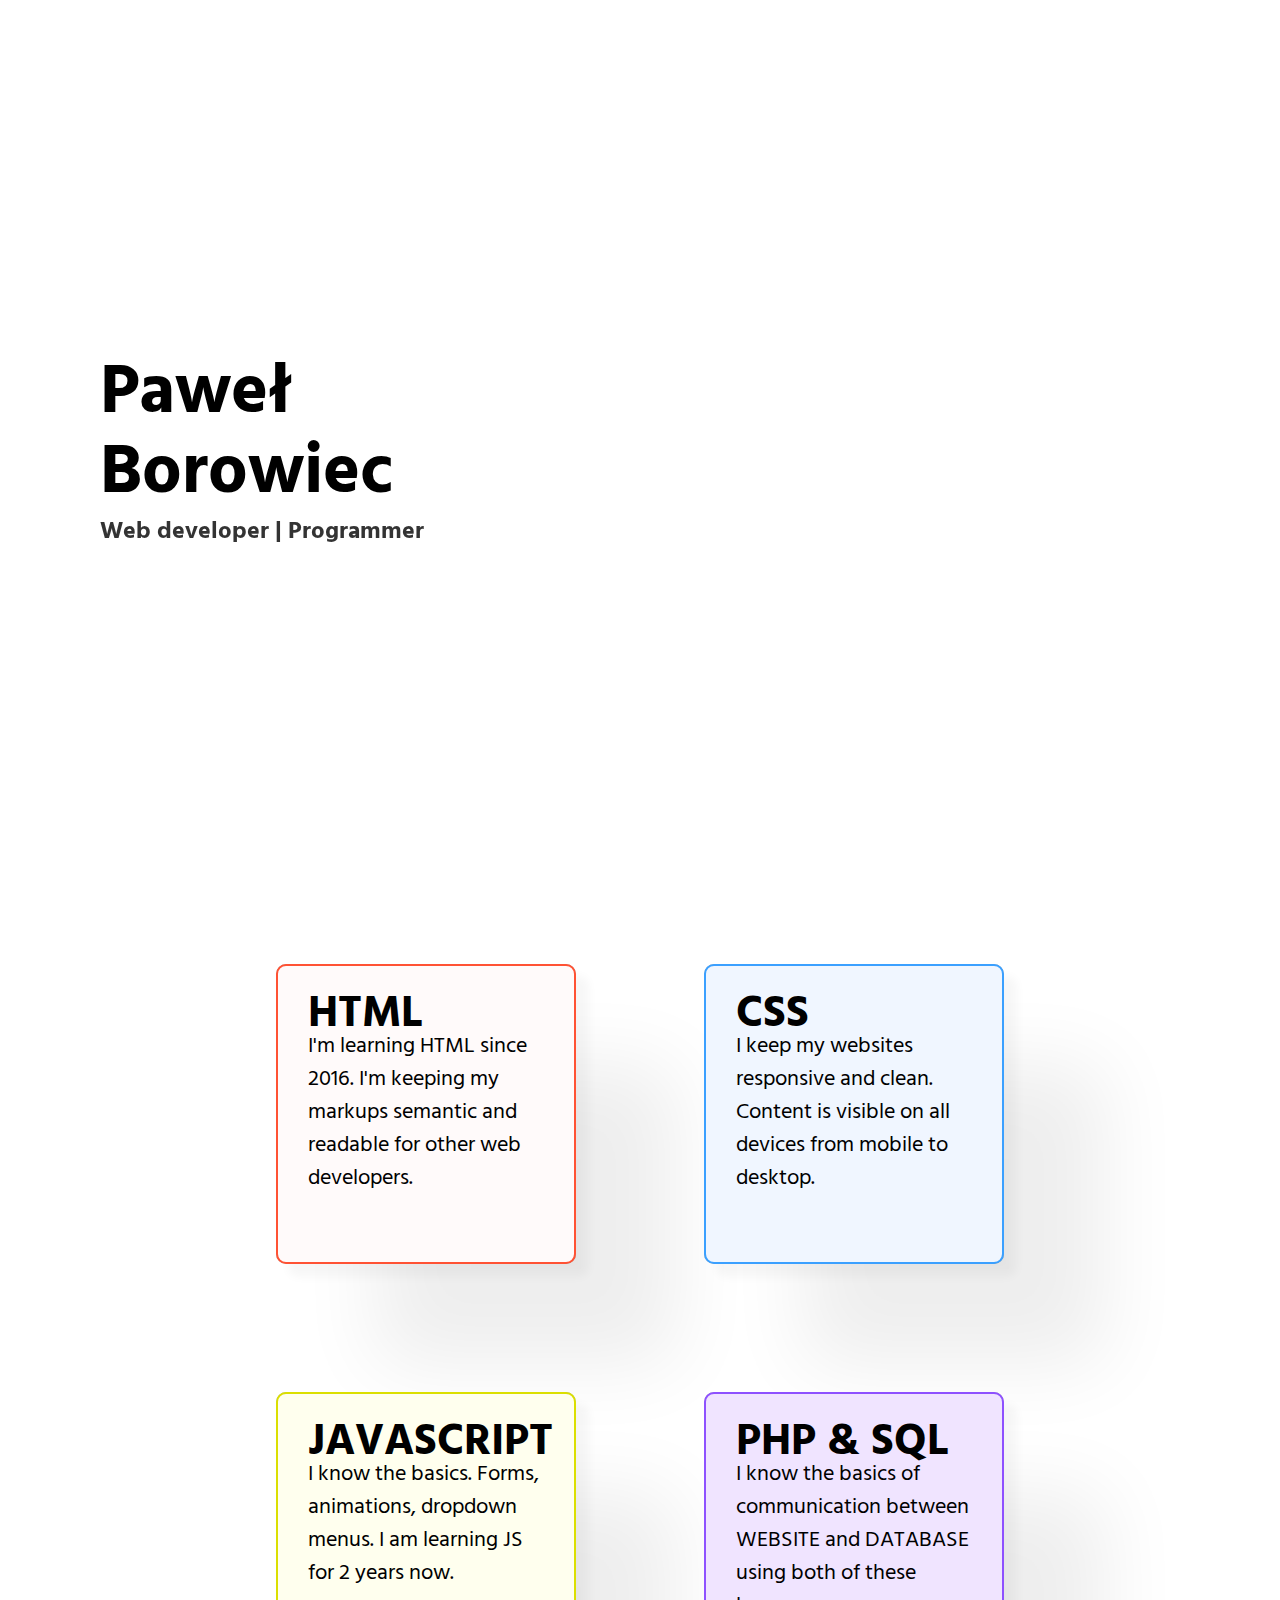
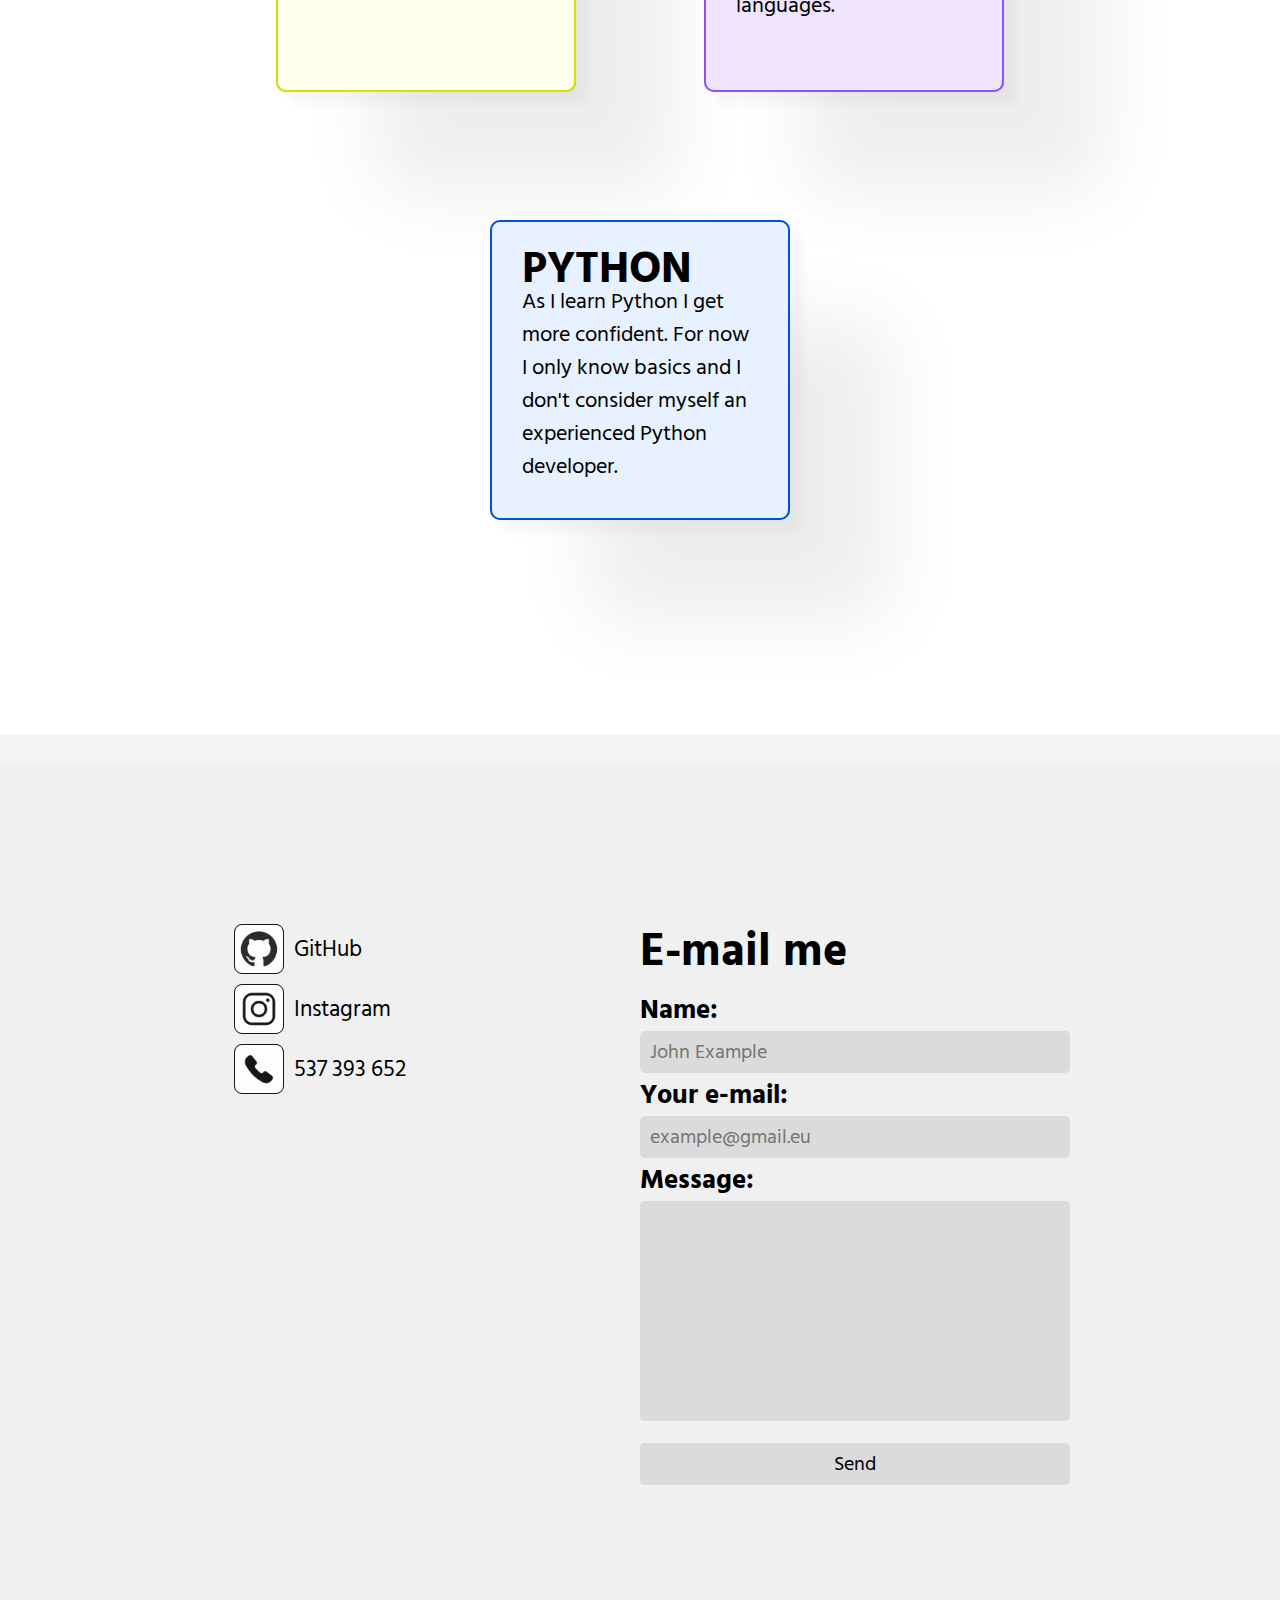
==== commit c9a946a5: "added python card and fixed links in footer" ====
--- a/index.html
+++ b/index.html
@@ -53,7 +53,7 @@
             <div class="card-wrapper">
                 <div class="js-card card">
                     <h1>JAVASCRIPT</h1>
-                    <p>I know the basics. Forms, animations, calculations. I am learning JS for 2 years now.</p>
+                    <p>I know the basics. Forms, animations, dropdown menus. I am learning JS for 2 years now.</p>
                 </div>
             </div>
             <div class="card-wrapper">
@@ -62,17 +62,23 @@
                     <p>I know the basics of communication between WEBSITE and DATABASE using both of these languages.</p>
                 </div>
             </div>
+            <div class="card-wrapper">
+                <div class="python-card card">
+                    <h1>PYTHON</h1>
+                    <p>As I learn Python I get more confident. For now I only know basics and I don't consider myself an experienced Python developer.</p>
+                </div>
+            </div>
         </section>
 
         <footer>
             <section class="socials">
                 <div class="inner-socials">
-                    <div class="row"><img src="./library/github.png" alt="GitHub"><a href="https://github.com/PabloBerry44">GitHub</a></div>
-                    <div class="row"><img src="./library/instagram.png" alt="Instagram"><a href="https://www.instagram.com/pabll062/">Instagram</a></div>
-                    <div class="row"><img src="./library/phone.png" alt=""><a href="tel:537393652" id="contact_name">537 393 652</a></div>
+                    <a class="row" href="https://github.com/PabloBerry44"><img src="./library/github.png" alt="GitHub">GitHub</a>
+                    <a class="row" href="https://www.instagram.com/pabll062/"><img src="./library/instagram.png" alt="Instagram">Instagram</a>
+                    <a class="row" href="tel:537393652" id="contact_name"><img src="./library/phone.png" alt="phone-number">537 393 652</a>
                 </div>
             </section>
-            <form action="https://formsubmit.co/pawel.borowiec22@gmail.com" method="POST">
+            <form action="https://formsubmit.co/pawel.borowiec@tutanota.com" method="POST">
                 <h1>E-mail me</h1>
                 <input type="hidden" name="_captcha" value="false">
                 <input type="hidden" name="_subject" value="New submission!">
--- a/styles.css
+++ b/styles.css
@@ -83,6 +83,8 @@
     height: 100%;
     display: flex;
     align-items: center;
+    transform: translateX(-100vw);
+    transition: 1s;
 }
 .hero-animation{
     width: 50%;
@@ -170,15 +172,16 @@
     width: 300px;
     margin: 5%;
 }
-.html-card, .css-card, .js-card, .php-card, .sql-card{
+.html-card, .css-card, .js-card, .php-card, .python-card{
     box-shadow: 12.5px 12.5px 10px rgba(0, 0, 0, 0.035),
     100px 100px 80px rgba(0, 0, 0, 0.07);
     background: var(--light-bg-hero-container);
     transition: 100ms;
     border-radius: 10px;
-    font-size: 23px;
+    font-size: 22px;
+    line-height: 1.5em;
     display: block;
-    padding: 25px;
+    padding: 30px;
     height: 300px;
     width: 300px;
 }
@@ -186,18 +189,24 @@
     transform: translate(5px, -5px);
 }
 .html-card{
-    border: 2px solid rgb(252, 99, 71);
+    border: 2px solid rgb(255, 82, 52);
+    background: rgb(255, 250, 250);
 }
 .css-card{
-    border: 2px solid rgb(71, 166, 255);
+    border: 2px solid rgb(59, 160, 255);
+    background: rgb(240, 246, 255);
 }
 .js-card{
     border: 2px solid rgb(219, 223, 0);
+    background: rgb(255, 255, 238);
 }
 .php-card{
-    background: rgb(142,81,255);
-    background: linear-gradient(135deg, rgba(142,81,255,1) 0%, rgba(71,166,255,1) 100%);
-    color: white;
+    border: 2px solid rgb(142,81,255);
+    background: rgb(240, 228, 255);
+}
+.python-card{
+    border: 2px solid rgb(0, 84, 211);
+    background: rgb(232, 241, 255);
 }
 footer{
     border-top: 30px solid rgb(245, 245, 245);
@@ -222,6 +231,8 @@
     margin-top: 10px;
     cursor: pointer;
     display: flex;
+    text-decoration: none;
+    color: var(--dark-text);
 }
 .row:hover{
     transform: translateX(2px);
@@ -232,11 +243,7 @@
     border-radius: 8px;
     width: 50px;
     opacity: .9;
-}
-.row a{
-    text-decoration: none;
-    margin-left: 10px;
-    color: var(--dark-text);
+    margin-right: 10px;
 }
 form input, form textarea{
     background: rgb(219, 219, 219);
@@ -302,13 +309,13 @@
     .card-wrapper{
         background: rgb(104, 104, 104);
     }
-    .html-card, .css-card, .js-card, .sql-card{
+    .html-card, .css-card, .js-card, .sql-card, .php-card, .python-card{
         background: rgb(30, 30, 30);
     }
     .submit:hover{
         background: rgb(59, 59, 59);
     }
-    .row a{
+    .row{
         color: var(--light-text);
     }
 }
@@ -340,4 +347,4 @@
     .animation{
         display: none;
     }
-}
+}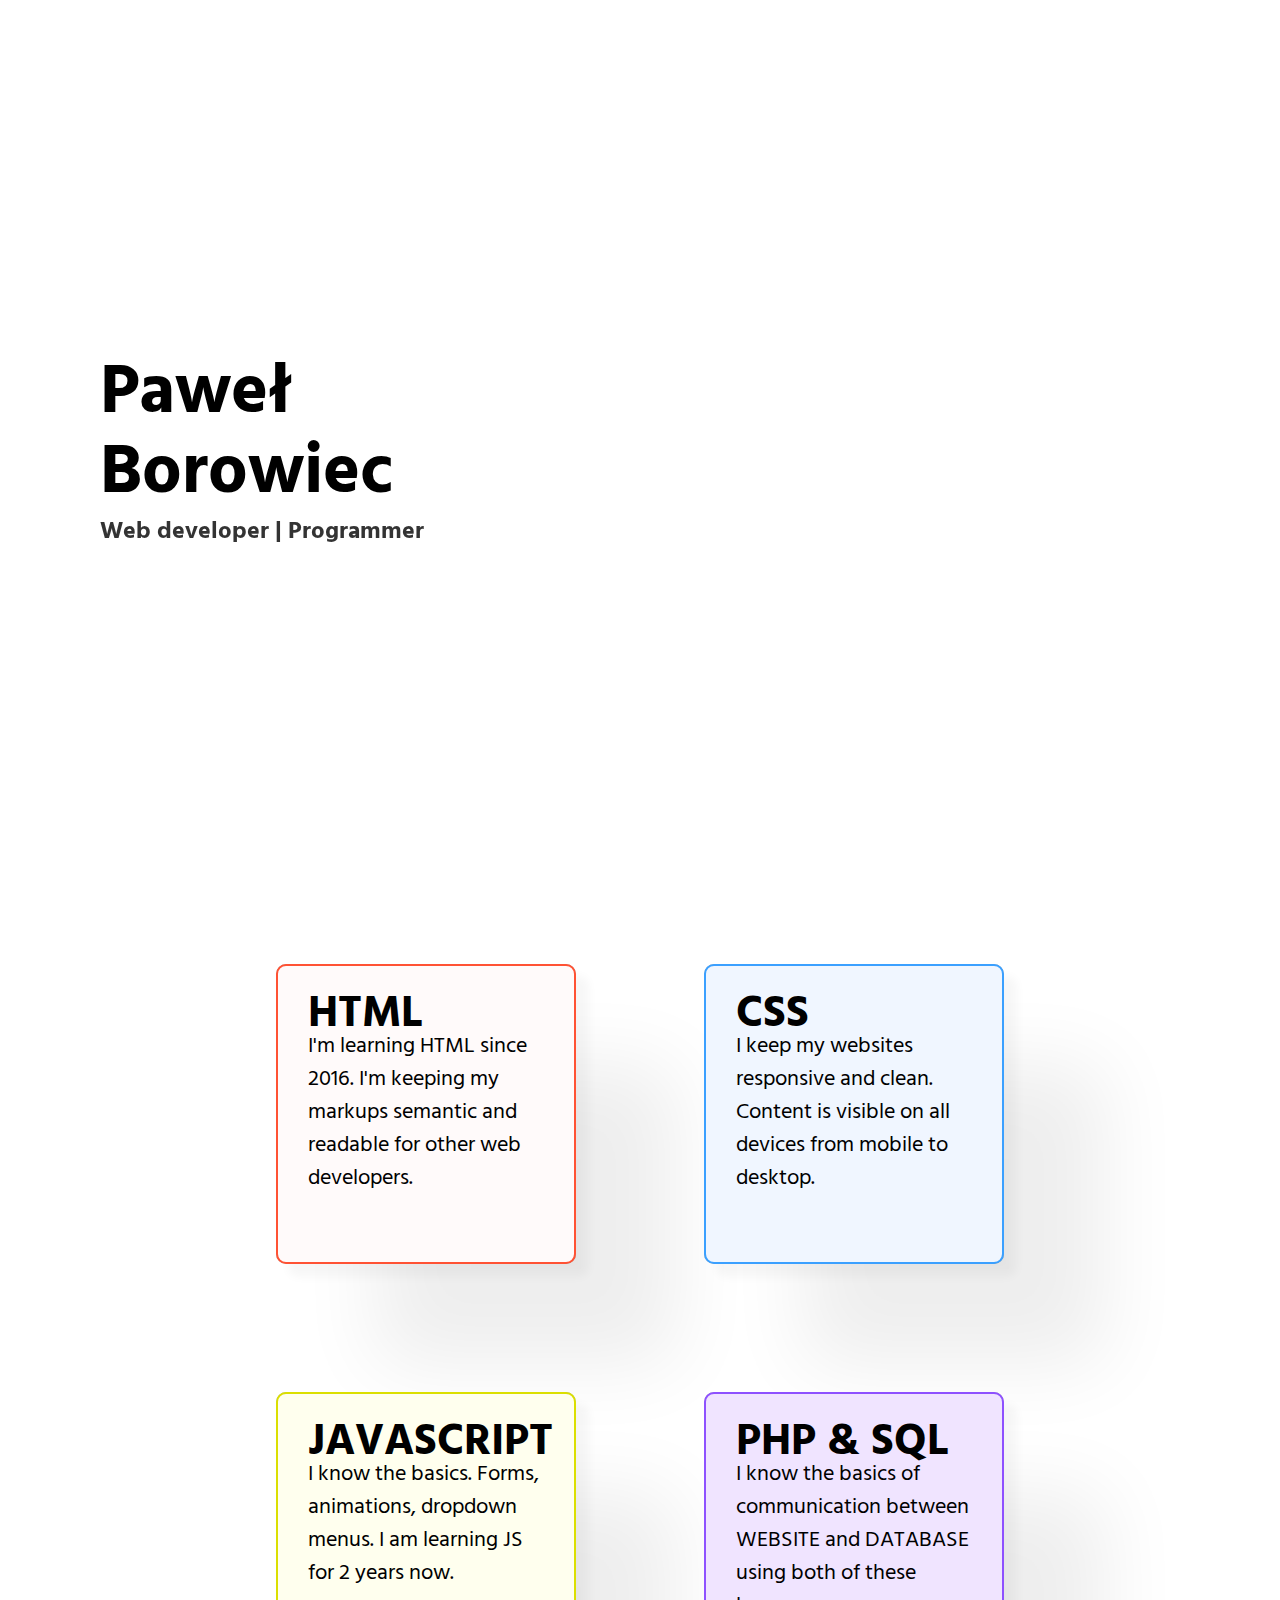
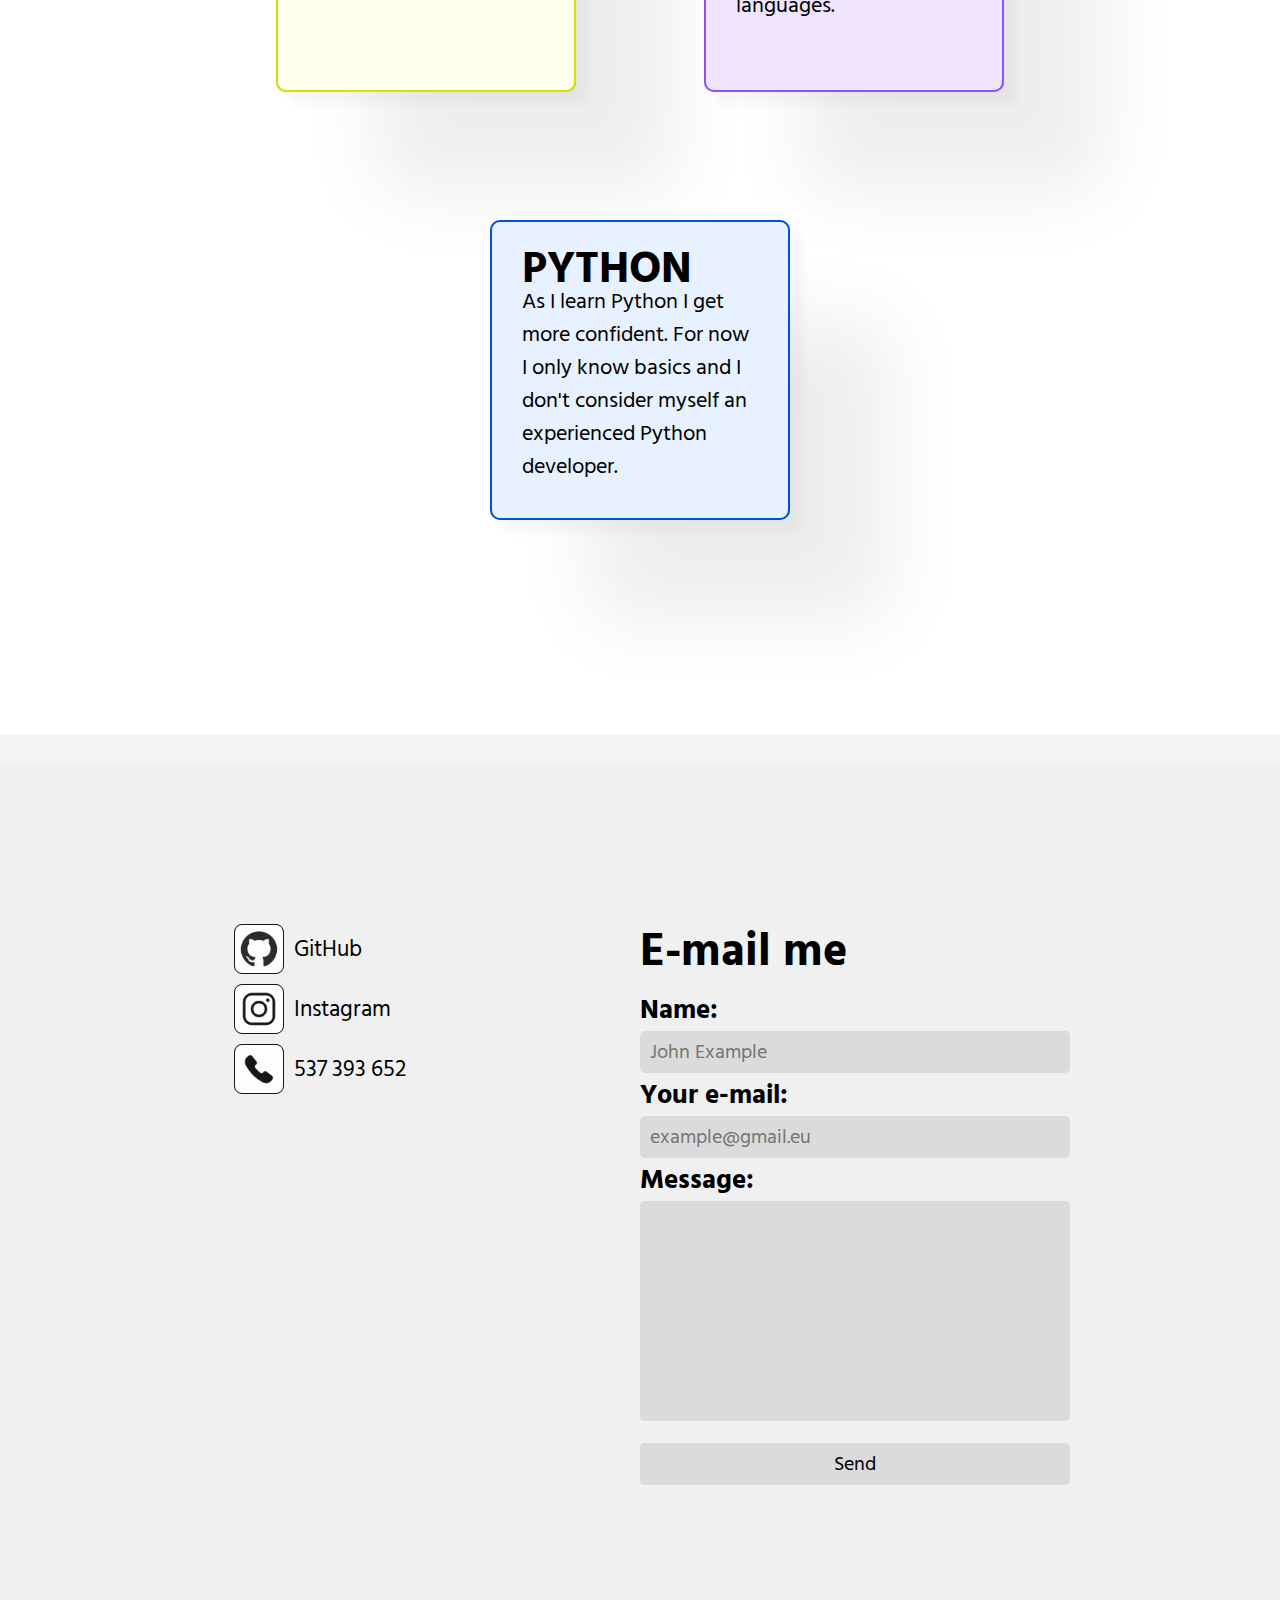
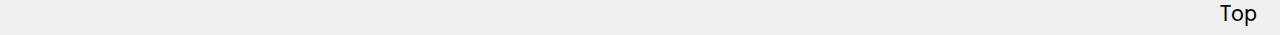
==== commit 6bcc7b08: "cards' sizes fixed" ====
--- a/index.html
+++ b/index.html
@@ -8,7 +8,10 @@
     <meta http-equiv="X-UA-Compatible" content="IE=edge">
     <meta name="viewport" content="width=device-width, initial-scale=1.0">
     <link rel="icon" type="image/x-icon" href="./library/favicon.png">
+    <link rel="stylesheet" href="animation.css">
+    <link rel="stylesheet" href="medias.css">
     <link rel="stylesheet" href="styles.css">
+    <script defer src="script.js"></script>
     <title>Paweł Borowiec</title>
     <noscript>
         <style>
@@ -19,6 +22,7 @@
     </noscript>
 </head>
 <body>
+    <div id="top"></div>
     <section class="hero">
         <div class="inner-hero">
             <div class="inner-hero-content">
@@ -91,9 +95,9 @@
                 <input class="submit" type="submit" value="Send">
                 <input type="hidden" name="_next" value="https://pabloberry44.github.io/about-me/thanks.html">
             </form>
+            <a class="scrollTop" href="#top">Top</a>
         </footer>
     </div>
 
 </body>
-<script src="script.js"></script>
 </html>--- a/animation.css
+++ b/animation.css
@@ -0,0 +1,60 @@
+@keyframes one{
+    0% {transform: none}
+    25% {transform: translate(300px, 0px);}
+    50% {transform: translate(300px, 300px);}
+    75% {transform: translate(0px, 300px);}
+    100% {transform: none}
+}
+@keyframes two{
+    0% {transform: none}
+    25% {transform: translate(0px, 300px);}
+    50% {transform: translate(-300px, 300px);}
+    75% {transform: translate(-300px, 0px);}
+    100% {transform: none}
+}
+@keyframes three{
+    0% {transform: none}
+    25% {transform: translate(0px, -300px);}
+    50% {transform: translate(300px, -300px);}
+    75% {transform: translate(300px, 0px);}
+    100% {transform: none}
+}
+@keyframes four{
+    0% {transform: translate(0px);}
+    25% {transform: translate(-300px, 0px);}
+    50% {transform: translate(-300px, -300px);}
+    75% {transform: translate(0px, -300px);}
+    100% {transform: none}
+}
+
+.one{
+    background: rgb(255,81,81);
+    background: linear-gradient(135deg, rgba(255,81,81,1) 0%, rgba(255,136,57,1) 100%);
+    animation: one 20s infinite ease-in-out;
+}
+.two{
+    background: rgb(81,166,255);
+    background: linear-gradient(135deg, rgba(81,166,255,1) 0%, rgba(20,84,255,1) 100%);
+    animation: two 20s infinite ease-in-out;
+}
+.three{
+    background: rgb(251,255,81);
+    background: linear-gradient(135deg, rgba(251,255,81,1) 0%, rgba(255,181,20,1) 100%);
+    animation: three 20s infinite ease-in-out;
+}
+.four{
+    background: rgb(203,81,255);
+    background: linear-gradient(135deg, rgba(203,81,255,1) 0%, rgba(20,143,255,1) 100%);
+    animation: four 20s infinite ease-in-out;
+}
+.one, .two, .three, .four{
+    width: 150px;
+    height: 150px;
+    border-radius: 20px;
+    box-shadow:
+    0px 0px 3.6px rgba(0, 0, 0, 0.045),
+    0px 0px 10px rgba(0, 0, 0, 0.065),
+    0px 0px 24.1px rgba(0, 0, 0, 0.085),
+    0px 0px 80px rgba(0, 0, 0, 0.13)
+  ;
+}--- a/styles.css
+++ b/styles.css
@@ -10,34 +10,6 @@
     --light-bg-footer: rgb(240, 240, 240);
 }
 
-@keyframes one{
-    0% {transform: none}
-    25% {transform: translate(300px, 0px);}
-    50% {transform: translate(300px, 300px);}
-    75% {transform: translate(0px, 300px);}
-    100% {transform: none}
-}
-@keyframes two{
-    0% {transform: none}
-    25% {transform: translate(0px, 300px);}
-    50% {transform: translate(-300px, 300px);}
-    75% {transform: translate(-300px, 0px);}
-    100% {transform: none}
-}
-@keyframes three{
-    0% {transform: none}
-    25% {transform: translate(0px, -300px);}
-    50% {transform: translate(300px, -300px);}
-    75% {transform: translate(300px, 0px);}
-    100% {transform: none}
-}
-@keyframes four{
-    0% {transform: translate(0px);}
-    25% {transform: translate(-300px, 0px);}
-    50% {transform: translate(-300px, -300px);}
-    75% {transform: translate(0px, -300px);}
-    100% {transform: none}
-}
 *{
     font-family: 'Hind Siliguri', sans-serif;
     box-sizing: border-box;
@@ -112,37 +84,6 @@
     align-items: center;
     justify-content: center;
     transition: 1s;
-}
-.one{
-    background: rgb(255,81,81);
-    background: linear-gradient(135deg, rgba(255,81,81,1) 0%, rgba(255,136,57,1) 100%);
-    animation: one 20s infinite ease-in-out;
-}
-.two{
-    background: rgb(81,166,255);
-    background: linear-gradient(135deg, rgba(81,166,255,1) 0%, rgba(20,84,255,1) 100%);
-    animation: two 20s infinite ease-in-out;
-}
-.three{
-    background: rgb(251,255,81);
-    background: linear-gradient(135deg, rgba(251,255,81,1) 0%, rgba(255,181,20,1) 100%);
-    animation: three 20s infinite ease-in-out;
-}
-.four{
-    background: rgb(203,81,255);
-    background: linear-gradient(135deg, rgba(203,81,255,1) 0%, rgba(20,143,255,1) 100%);
-    animation: four 20s infinite ease-in-out;
-}
-.one, .two, .three, .four{
-    width: 150px;
-    height: 150px;
-    border-radius: 20px;
-    box-shadow:
-    0px 0px 3.6px rgba(0, 0, 0, 0.045),
-    0px 0px 10px rgba(0, 0, 0, 0.065),
-    0px 0px 24.1px rgba(0, 0, 0, 0.085),
-    0px 0px 80px rgba(0, 0, 0, 0.13)
-  ;
 }
 .container{
     background: var(--light-bg-hero-container);
@@ -172,7 +113,7 @@
     width: 300px;
     margin: 5%;
 }
-.html-card, .css-card, .js-card, .php-card, .python-card{
+.card{
     box-shadow: 12.5px 12.5px 10px rgba(0, 0, 0, 0.035),
     100px 100px 80px rgba(0, 0, 0, 0.07);
     background: var(--light-bg-hero-container);
@@ -182,8 +123,8 @@
     line-height: 1.5em;
     display: block;
     padding: 30px;
-    height: 300px;
-    width: 300px;
+    height: 100%;
+    width: 100%;
 }
 .card-move{
     transform: translate(5px, -5px);
@@ -266,6 +207,13 @@
     background: rgb(172, 172, 172);
     cursor: pointer;
 }
+.scrollTop{
+    text-decoration: none;
+    color: var(--dark-text);
+    position: absolute;
+    right: 1em;
+    bottom: .1em;
+}
 @media (prefers-color-scheme: dark) 
 {
     body{
@@ -309,7 +257,7 @@
     .card-wrapper{
         background: rgb(104, 104, 104);
     }
-    .html-card, .css-card, .js-card, .sql-card, .php-card, .python-card{
+    .card{
         background: rgb(30, 30, 30);
     }
     .submit:hover{
@@ -317,6 +265,9 @@
     }
     .row{
         color: var(--light-text);
+    }
+    .scrollTop{
+        color: var(--light-text)
     }
 }
 @media only screen and (min-width:900px)
@@ -347,4 +298,14 @@
     .animation{
         display: none;
     }
+}
+@media only screen and (min-width:2000px)
+{
+    .card-wrapper{
+        width: 15vw;
+        height: 15vw;
+    }
+    .card{
+        font-size: 1vw;
+    }
 }